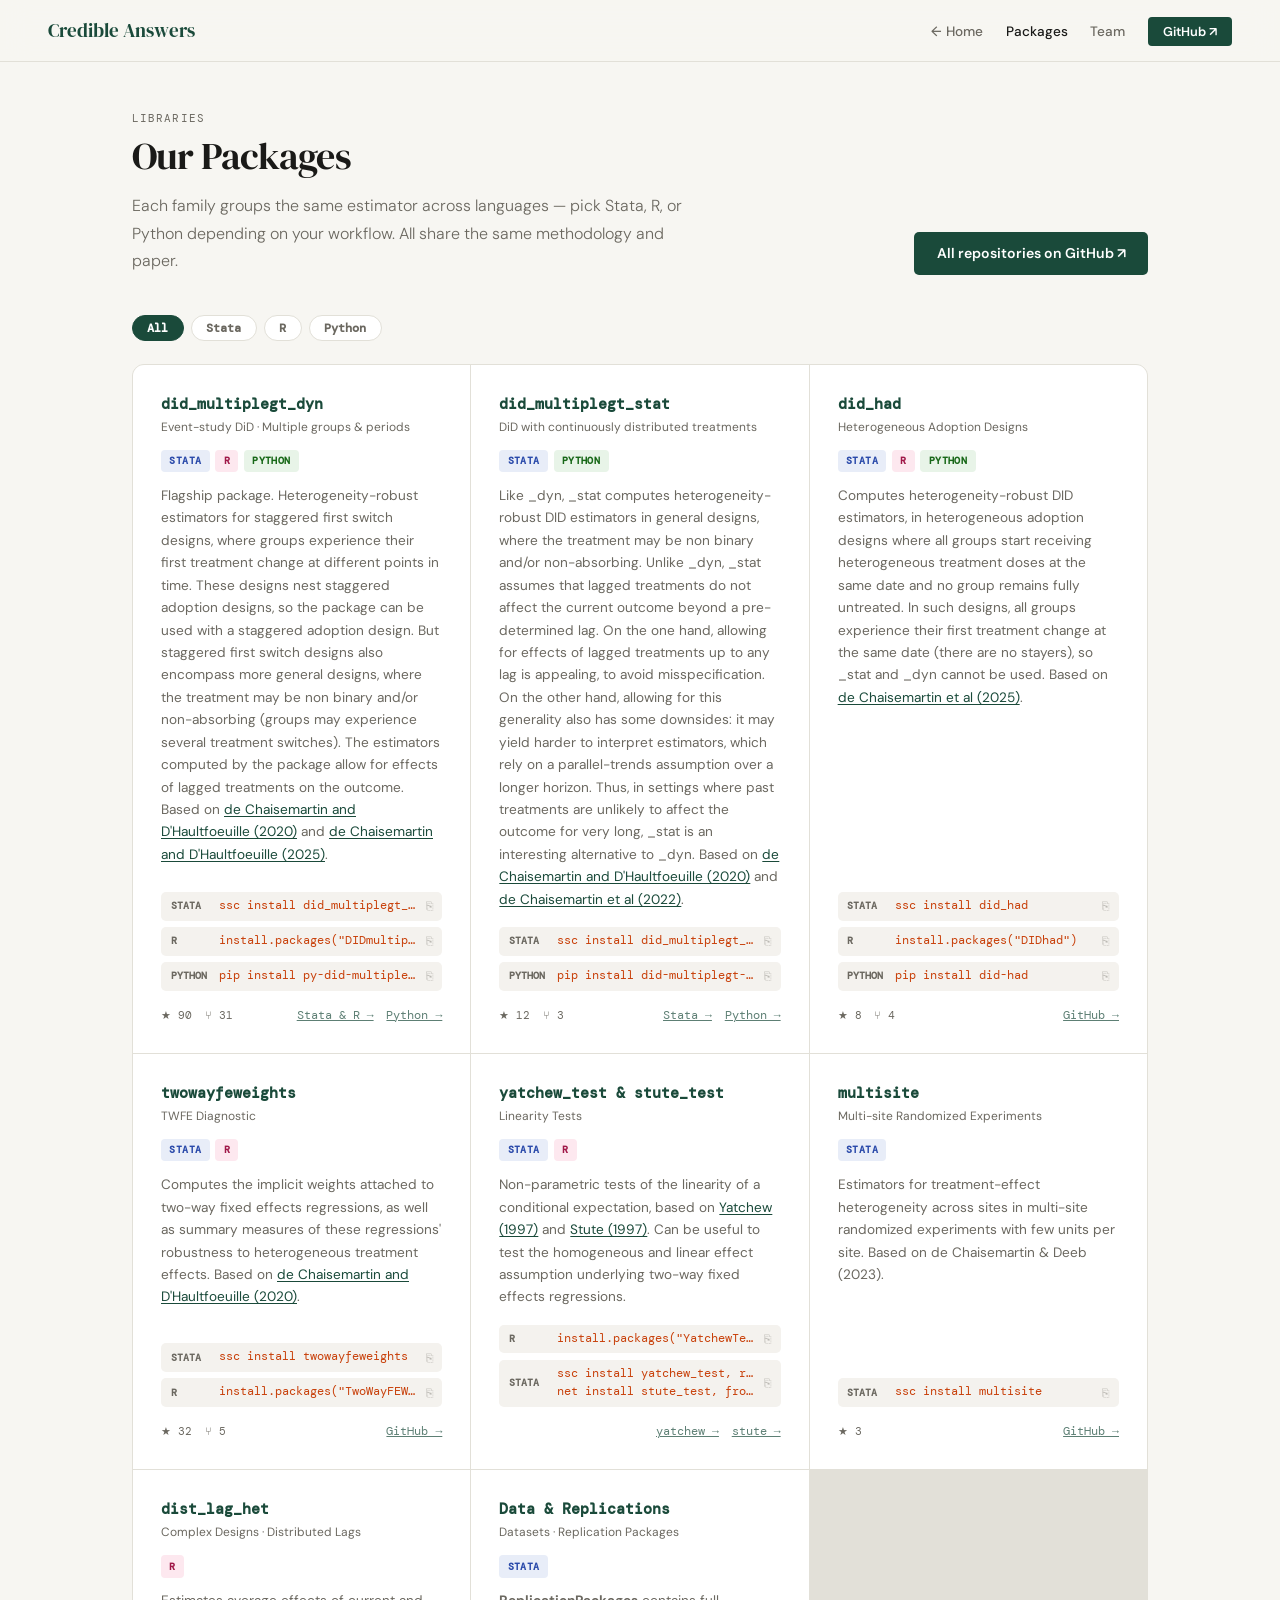
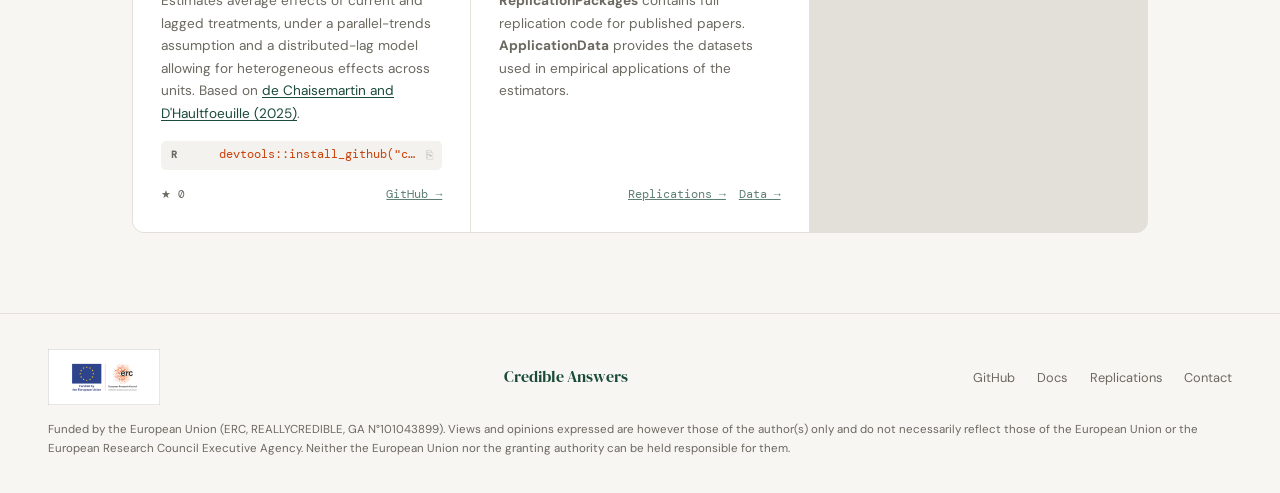
==== packages.html @ cda676ae "Add files via upload" ====
<!DOCTYPE html>
<html lang="en">
<head>
<meta charset="UTF-8"/>
<meta name="viewport" content="width=device-width, initial-scale=1.0"/>
<title>Packages — Credible Answers</title>
<link rel="preconnect" href="https://fonts.googleapis.com"/>
<link href="https://fonts.googleapis.com/css2?family=DM+Serif+Display:ital@0;1&family=DM+Mono:wght@400;500&family=DM+Sans:opsz,wght@9..40,300;9..40,400;9..40,500;9..40,600&display=swap" rel="stylesheet"/>
<link rel="stylesheet" href="style.css"/>
</head>
<body>

<nav>
  <a class="nav-logo" href="index.html">Credible Answers</a>
  <ul class="nav-links">
    <li><a href="index.html">← Home</a></li>
    <li><a href="packages.html" class="current">Packages</a></li>
    <li><a href="team.html">Team</a></li>
    <li><a class="btn-nav" href="https://github.com/Credible-Answers" target="_blank">GitHub ↗</a></li>
  </ul>
</nav>

<main>
<section id="packages">
  <p class="sec-label">Libraries</p>
  <div class="sec-head">
    <div>
      <h1 class="sec-title">Our Packages</h1>
      <p class="sec-sub">Each family groups the same estimator across languages — pick Stata, R, or Python depending on your workflow. All share the same methodology and paper.</p>
    </div>
    <a class="btn-primary" href="https://github.com/Credible-Answers" target="_blank">All repositories on GitHub ↗</a>
  </div>

  <div class="pkg-filter" role="group" aria-label="Filter packages by language">
    <button type="button" data-filter="all" class="active">All</button>
    <button type="button" data-filter="stata">Stata</button>
    <button type="button" data-filter="r">R</button>
    <button type="button" data-filter="py">Python</button>
  </div>

  <div class="pkg-grid">

    <!-- 1. did_multiplegt_dyn -->
    <div class="pkg-card">
      <div>
        <div class="pkg-name">did_multiplegt_dyn</div>
        <div class="pkg-tag">Event-study DiD · Multiple groups &amp; periods</div>
      </div>
      <div class="lang-row"><span class="lang-pill stata">Stata</span><span class="lang-pill r">R</span><span class="lang-pill py">Python</span></div>
      <p class="pkg-desc">Flagship package. Heterogeneity-robust estimators for staggered first switch designs, where groups experience their first treatment change at different points in time. These designs nest staggered adoption designs, so the package can be used with a staggered adoption design. But staggered first switch designs also encompass more general designs, where the treatment may be non binary and/or non-absorbing (groups may experience several treatment switches). The estimators computed by the package allow for effects of lagged treatments on the outcome. Based on <a href="https://www.aeaweb.org/articles?id=10.1257/aer.20181169" target="_blank">de Chaisemartin and D'Haultfoeuille (2020)</a> and <a href="https://direct.mit.edu/rest/article-abstract/doi/10.1162/rest_a_01414/119488/Difference-in-Differences-Estimators-of?redirectedFrom=fulltext" target="_blank">de Chaisemartin and D'Haultfoeuille (2025)</a>.</p>
      <div class="install-snippets">
        <div class="snippet"><span class="snippet-lang">Stata</span><span class="snippet-cmds"><span class="snippet-cmd">ssc install did_multiplegt_dyn</span></span><button class="snippet-copy" aria-label="Copy">⎘</button></div>
        <div class="snippet"><span class="snippet-lang">R</span><span class="snippet-cmds"><span class="snippet-cmd">install.packages("DIDmultiplegtDYN")</span></span><button class="snippet-copy" aria-label="Copy">⎘</button></div>
        <div class="snippet"><span class="snippet-lang">Python</span><span class="snippet-cmds"><span class="snippet-cmd">pip install py-did-multiplegt-dyn</span></span><button class="snippet-copy" aria-label="Copy">⎘</button></div>
      </div>
      <div class="pkg-footer" data-github-repo="Credible-Answers/did_multiplegt_dyn">
        <span data-github-metric="stars">★ 90</span><span data-github-metric="forks">⑂ 31</span>
        <span class="pkg-links">
          <a class="pkg-gh-link" href="https://github.com/Credible-Answers/did_multiplegt_dyn" target="_blank">Stata &amp; R →</a>
          <a class="pkg-gh-link" href="https://github.com/Credible-Answers/py_did_multiplegt_dyn" target="_blank">Python →</a>
        </span>
      </div>
    </div>

    <!-- 2. did_multiplegt_stat -->
    <div class="pkg-card">
      <div>
        <div class="pkg-name">did_multiplegt_stat</div>
        <div class="pkg-tag">DiD with continuously distributed treatments</div>
      </div>
      <div class="lang-row"><span class="lang-pill stata">Stata</span><span class="lang-pill py">Python</span></div>
      <p class="pkg-desc">Like _dyn, _stat computes heterogeneity-robust DID estimators in general designs, where the treatment may be non binary and/or non-absorbing. Unlike _dyn, _stat assumes that lagged treatments do not affect the current outcome beyond a pre-determined lag. On the one hand, allowing for effects of lagged treatments up to any lag is appealing, to avoid misspecification. On the other hand, allowing for this generality also has some downsides: it may yield harder to interpret estimators, which rely on a parallel-trends assumption over a longer horizon. Thus, in settings where past treatments are unlikely to affect the outcome for very long, _stat is an interesting alternative to _dyn. Based on <a href="https://www.aeaweb.org/articles?id=10.1257/aer.20181169" target="_blank">de Chaisemartin and D'Haultfoeuille (2020)</a> and <a href="https://papers.ssrn.com/sol3/papers.cfm?abstract_id=4011782" target="_blank">de Chaisemartin et al (2022)</a>.</p>
      <div class="install-snippets">
        <div class="snippet"><span class="snippet-lang">Stata</span><span class="snippet-cmds"><span class="snippet-cmd">ssc install did_multiplegt_stat</span></span><button class="snippet-copy" aria-label="Copy">⎘</button></div>
        <div class="snippet"><span class="snippet-lang">Python</span><span class="snippet-cmds"><span class="snippet-cmd">pip install did-multiplegt-stat</span></span><button class="snippet-copy" aria-label="Copy">⎘</button></div>
      </div>
      <div class="pkg-footer" data-github-repo="Credible-Answers/did_multiplegt_stat">
        <span data-github-metric="stars">★ 12</span><span data-github-metric="forks">⑂ 3</span>
        <span class="pkg-links">
          <a class="pkg-gh-link" href="https://github.com/Credible-Answers/did_multiplegt_stat" target="_blank">Stata →</a>
          <a class="pkg-gh-link" href="https://pypi.org/project/did-multiplegt-stat/" target="_blank">Python →</a>
        </span>
      </div>
    </div>

    <!-- 3. did_had -->
    <div class="pkg-card">
      <div>
        <div class="pkg-name">did_had</div>
        <div class="pkg-tag">Heterogeneous Adoption Designs</div>
      </div>
      <div class="lang-row"><span class="lang-pill stata">Stata</span><span class="lang-pill r">R</span><span class="lang-pill py">Python</span></div>
      <p class="pkg-desc">Computes heterogeneity-robust DID estimators, in heterogeneous adoption designs where all groups start receiving heterogeneous treatment doses at the same date and no group remains fully untreated. In such designs, all groups experience their first treatment change at the same date (there are no stayers), so _stat and _dyn cannot be used. Based on <a href="https://papers.ssrn.com/sol3/papers.cfm?abstract_id=4284811" target="_blank">de Chaisemartin et al (2025)</a>.</p>
      <div class="install-snippets">
        <div class="snippet"><span class="snippet-lang">Stata</span><span class="snippet-cmds"><span class="snippet-cmd">ssc install did_had</span></span><button class="snippet-copy" aria-label="Copy">⎘</button></div>
        <div class="snippet"><span class="snippet-lang">R</span><span class="snippet-cmds"><span class="snippet-cmd">install.packages("DIDhad")</span></span><button class="snippet-copy" aria-label="Copy">⎘</button></div>
        <div class="snippet"><span class="snippet-lang">Python</span><span class="snippet-cmds"><span class="snippet-cmd">pip install did-had</span></span><button class="snippet-copy" aria-label="Copy">⎘</button></div>
      </div>
      <div class="pkg-footer" data-github-repo="Credible-Answers/did_had">
        <span data-github-metric="stars">★ 8</span><span data-github-metric="forks">⑂ 4</span>
        <span class="pkg-links"><a class="pkg-gh-link" href="https://github.com/Credible-Answers/did_had" target="_blank">GitHub →</a></span>
      </div>
    </div>

    <!-- 4. twowayfeweights -->
    <div class="pkg-card">
      <div>
        <div class="pkg-name">twowayfeweights</div>
        <div class="pkg-tag">TWFE Diagnostic</div>
      </div>
      <div class="lang-row"><span class="lang-pill stata">Stata</span><span class="lang-pill r">R</span></div>
      <p class="pkg-desc">Computes the implicit weights attached to two-way fixed effects regressions, as well as summary measures of these regressions' robustness to heterogeneous treatment effects. Based on <a href="https://www.aeaweb.org/articles?id=10.1257/aer.20181169" target="_blank">de Chaisemartin and D'Haultfoeuille (2020)</a>.</p>
      <div class="install-snippets">
        <div class="snippet"><span class="snippet-lang">Stata</span><span class="snippet-cmds"><span class="snippet-cmd">ssc install twowayfeweights</span></span><button class="snippet-copy" aria-label="Copy">⎘</button></div>
        <div class="snippet"><span class="snippet-lang">R</span><span class="snippet-cmds"><span class="snippet-cmd">install.packages("TwoWayFEWeights")</span></span><button class="snippet-copy" aria-label="Copy">⎘</button></div>
      </div>
      <div class="pkg-footer" data-github-repo="Credible-Answers/twowayfeweights">
        <span data-github-metric="stars">★ 32</span><span data-github-metric="forks">⑂ 5</span>
        <span class="pkg-links"><a class="pkg-gh-link" href="https://github.com/Credible-Answers/twowayfeweights" target="_blank">GitHub →</a></span>
      </div>
    </div>

    <!-- 5. Linearity tests -->
    <div class="pkg-card">
      <div>
        <div class="pkg-name">yatchew_test &amp; stute_test</div>
        <div class="pkg-tag">Linearity Tests</div>
      </div>
      <div class="lang-row"><span class="lang-pill stata">Stata</span><span class="lang-pill r">R</span></div>
      <p class="pkg-desc">Non-parametric tests of the linearity of a conditional expectation, based on <a href="https://www.sciencedirect.com/science/article/abs/pii/S0165176597002188" target="_blank">Yatchew (1997)</a> and <a href="https://www.jstor.org/stable/2242560" target="_blank">Stute (1997)</a>. Can be useful to test the homogeneous and linear effect assumption underlying two-way fixed effects regressions.</p>
      <div class="install-snippets">
        <div class="snippet"><span class="snippet-lang">R</span><span class="snippet-cmds"><span class="snippet-cmd">install.packages("YatchewTest")</span></span><button class="snippet-copy" aria-label="Copy">⎘</button></div>
        <div class="snippet"><span class="snippet-lang">Stata</span><span class="snippet-cmds"><span class="snippet-cmd">ssc install yatchew_test, replace</span><span class="snippet-cmd">net install stute_test, from("https://raw.githubusercontent.com/chaisemartinPackages/stute_test/main/Stata/dist/git") replace</span></span><button class="snippet-copy" aria-label="Copy">⎘</button></div>
      </div>
      <div class="pkg-footer">
        <span class="pkg-links">
          <a class="pkg-gh-link" href="https://github.com/Credible-Answers/yatchew_test" target="_blank">yatchew →</a>
          <a class="pkg-gh-link" href="https://github.com/Credible-Answers/stute_test" target="_blank">stute →</a>
        </span>
      </div>
    </div>

    <!-- 6. multisite -->
    <div class="pkg-card">
      <div>
        <div class="pkg-name">multisite</div>
        <div class="pkg-tag">Multi-site Randomized Experiments</div>
      </div>
      <div class="lang-row"><span class="lang-pill stata">Stata</span></div>
      <p class="pkg-desc">Estimators for treatment-effect heterogeneity across sites in multi-site randomized experiments with few units per site. Based on de Chaisemartin &amp; Deeb (2023).</p>
      <div class="install-snippets">
        <div class="snippet"><span class="snippet-lang">Stata</span><span class="snippet-cmds"><span class="snippet-cmd">ssc install multisite</span></span><button class="snippet-copy" aria-label="Copy">⎘</button></div>
      </div>
      <div class="pkg-footer" data-github-repo="Credible-Answers/multisite">
        <span data-github-metric="stars">★ 3</span>
        <span class="pkg-links"><a class="pkg-gh-link" href="https://github.com/Credible-Answers/multisite" target="_blank">GitHub →</a></span>
      </div>
    </div>

    <!-- 7. dist_lag_het -->
    <div class="pkg-card">
      <div>
        <div class="pkg-name">dist_lag_het</div>
        <div class="pkg-tag">Complex Designs · Distributed Lags</div>
      </div>
      <div class="lang-row"><span class="lang-pill r">R</span></div>
      <p class="pkg-desc">Estimates average effects of current and lagged treatments, under a parallel-trends assumption and a distributed-lag model allowing for heterogeneous effects across units. Based on <a href="https://arxiv.org/abs/2508.07808" target="_blank">de Chaisemartin and D'Haultfoeuille (2025)</a>.</p>
      <div class="install-snippets">
        <div class="snippet"><span class="snippet-lang">R</span><span class="snippet-cmds"><span class="snippet-cmd">devtools::install_github("chaisemartinpackages/dist_lag_het")</span></span><button class="snippet-copy" aria-label="Copy">⎘</button></div>
      </div>
      <div class="pkg-footer" data-github-repo="Credible-Answers/dist_lag_het">
        <span data-github-metric="stars">★ 0</span>
        <span class="pkg-links"><a class="pkg-gh-link" href="https://github.com/Credible-Answers/dist_lag_het" target="_blank">GitHub →</a></span>
      </div>
    </div>

    <!-- 8. Data & Replications -->
    <div class="pkg-card">
      <div>
        <div class="pkg-name">Data &amp; Replications</div>
        <div class="pkg-tag">Datasets · Replication Packages</div>
      </div>
      <div class="lang-row"><span class="lang-pill stata">Stata</span></div>
      <p class="pkg-desc"><strong>ReplicationPackages</strong> contains full replication code for published papers. <strong>ApplicationData</strong> provides the datasets used in empirical applications of the estimators.</p>
      <div class="pkg-footer">
        <span class="pkg-links">
          <a class="pkg-gh-link" href="https://github.com/Credible-Answers/ReplicationPackages" target="_blank">Replications →</a>
          <a class="pkg-gh-link" href="https://github.com/Credible-Answers/ApplicationData" target="_blank">Data →</a>
        </span>
      </div>
    </div>

  </div>
</section>
</main>

<footer>
  <img src="figures/HE logo.png" alt="Funded by the European Union"/>
  <span class="foot-brand">Credible Answers</span>
  <ul class="foot-links">
    <li><a href="https://github.com/Credible-Answers" target="_blank">GitHub</a></li>
    <li><a href="https://github.com/Credible-Answers/did_multiplegt_dyn" target="_blank">Docs</a></li>
    <li><a href="https://github.com/Credible-Answers/ReplicationPackages" target="_blank">Replications</a></li>
    <li><a href="/cdn-cgi/l/email-protection#b4d7dcd5ddc7d1d9d5c6c0ddda9ac4d5d7dfd5d3d1c7f4d3d9d5ddd89ad7dbd9">Contact</a></li>
  </ul>
  <span class="foot-legal">Funded by the European Union (ERC, REALLYCREDIBLE, GA N°101043899). Views and opinions expressed are however those of the author(s) only and do not necessarily reflect those of the European Union or the European Research Council Executive Agency. Neither the European Union nor the granting authority can be held responsible for them.</span>
</footer>

<script data-cfasync="false" src="/cdn-cgi/scripts/5c5dd728/cloudflare-static/email-decode.min.js"></script>
<script>
// GitHub stars/forks (falls back to the embedded values)
document.querySelectorAll('[data-github-repo]').forEach(async footer => {
  try {
    const r = await fetch(`https://api.github.com/repos/${footer.dataset.githubRepo}`, {headers:{Accept:'application/vnd.github+json'}});
    if (!r.ok) return;
    const d = await r.json();
    const s = footer.querySelector('[data-github-metric="stars"]');
    const f = footer.querySelector('[data-github-metric="forks"]');
    if (s) s.textContent = `★ ${d.stargazers_count.toLocaleString()}`;
    if (f) f.textContent = `⑂ ${d.forks_count.toLocaleString()}`;
  } catch (e) {}
});

// Language filter (also works with packages.html#stata / #r / #py)
const cards = document.querySelectorAll('.pkg-grid .pkg-card');
const btns = document.querySelectorAll('.pkg-filter button');
function filterPackages(lang) {
  cards.forEach(c => { c.style.display = (lang === 'all' || c.querySelector('.lang-pill.' + lang)) ? '' : 'none'; });
  btns.forEach(b => b.classList.toggle('active', b.dataset.filter === lang));
}
btns.forEach(b => b.addEventListener('click', () => filterPackages(b.dataset.filter)));
const h = location.hash.replace('#', '');
if (['stata', 'r', 'py'].includes(h)) filterPackages(h);

// Copy buttons: copy exactly what is displayed
document.querySelectorAll('.snippet-copy').forEach(btn => {
  btn.addEventListener('click', async () => {
    const text = [...btn.parentElement.querySelectorAll('.snippet-cmd')].map(s => s.textContent).join('\n');
    try {
      await navigator.clipboard.writeText(text);
      btn.textContent = '✓';
      setTimeout(() => { btn.textContent = '⎘'; }, 1200);
    } catch (e) {}
  });
});
</script>
</body>
</html>
---- style.css ----
:root{
  --bg:#f7f6f2;--surface:#fff;--border:#e2e0d8;
  --text:#1a1a18;--muted:#6b6860;
  --accent:#1a4a3a;--accent-light:#e8f0ec;--accent-border:#c3d9ce;
  --accent2:#c8400a;
  --serif:'DM Serif Display',serif;
  --mono:'DM Mono',monospace;
  --sans:'DM Sans',sans-serif;
}
*{box-sizing:border-box;margin:0;padding:0}
html{scroll-behavior:smooth}
body{font-family:var(--sans);background:var(--bg);color:var(--text);font-size:16px;line-height:1.6;-webkit-font-smoothing:antialiased;min-height:100vh;display:flex;flex-direction:column}
main{flex:1}

/* NAV (satellite pages) */
nav{position:sticky;top:0;z-index:200;background:rgba(247,246,242,.93);backdrop-filter:blur(14px);border-bottom:1px solid var(--border);display:flex;align-items:center;justify-content:space-between;padding:0 3rem;height:62px;gap:1rem}
.nav-logo{font-family:var(--serif);font-size:1.2rem;color:var(--accent);text-decoration:none}
.nav-links{display:flex;gap:1.4rem;list-style:none;align-items:center;flex-wrap:wrap}
.nav-links a{text-decoration:none;color:var(--muted);font-size:.85rem;font-weight:500;transition:color .2s}
.nav-links a:hover,.nav-links a.current{color:var(--text)}
.btn-nav{background:var(--accent);color:#fff!important;padding:.38rem .95rem;border-radius:4px;font-size:.8rem!important;font-weight:600!important}
.btn-nav:hover{opacity:.85}

/* HERO */
.hero{max-width:860px;margin:0 auto;padding:6rem 2rem 3.5rem;text-align:center;animation:fadeUp .7s ease both}
.hero.small{padding:4rem 2rem 1rem}
.eyebrow{display:inline-block;font-family:var(--mono);font-size:.72rem;color:var(--accent);background:var(--accent-light);border:1px solid var(--accent-border);border-radius:100px;padding:.28rem .9rem;margin-bottom:1.4rem;letter-spacing:.05em;text-transform:uppercase}
.hero h1{font-family:var(--serif);font-size:clamp(2.4rem,5vw,3.8rem);line-height:1.08;letter-spacing:-.02em;margin-bottom:1.2rem;font-weight:400}
.hero h1 em{font-style:italic;color:var(--accent)}
.hero p{font-size:1.05rem;color:var(--muted);max-width:560px;margin:0 auto;font-weight:300;line-height:1.78}

/* SATELLITE CARDS (index) */
.portals{max-width:1080px;margin:0 auto;padding:1rem 2rem 6rem;display:grid;grid-template-columns:repeat(auto-fit,minmax(190px,1fr));gap:1rem}
.portal{background:var(--surface);border:1px solid var(--border);border-radius:12px;padding:1.4rem 1.3rem;text-decoration:none;color:inherit;display:flex;flex-direction:column;gap:.5rem;transition:border-color .2s,transform .2s;animation:fadeUp .7s ease both}
.portal:hover{border-color:var(--accent);transform:translateY(-3px)}
.portal-num{font-family:var(--mono);font-size:.68rem;color:var(--muted);letter-spacing:.08em}
.portal-title{font-family:var(--serif);font-size:1.3rem;line-height:1.2;color:var(--accent)}
.portal-desc{font-size:.8rem;color:var(--muted);line-height:1.55;flex:1}
.portal-go{font-family:var(--mono);font-size:.72rem;color:var(--accent);font-weight:500}
.portal.soon{opacity:.6;pointer-events:none}
.portal.soon .portal-go{color:var(--muted)}

/* SECTIONS */
section{max-width:1080px;margin:0 auto;padding:3rem 2rem 5rem}
.sec-label{font-family:var(--mono);font-size:.68rem;letter-spacing:.1em;text-transform:uppercase;color:var(--muted);margin-bottom:.4rem}
.sec-title{font-family:var(--serif);font-size:clamp(1.7rem,3vw,2.4rem);letter-spacing:-.02em;margin-bottom:.9rem;line-height:1.15;font-weight:400}
.sec-sub{color:var(--muted);max-width:580px;font-weight:300;line-height:1.72;margin-bottom:2.5rem}
.sec-head{display:flex;justify-content:space-between;align-items:flex-end;gap:1.5rem;flex-wrap:wrap;margin-bottom:2.5rem}
.sec-head .sec-sub{margin-bottom:0}
.btn-primary{background:var(--accent);color:#fff;padding:.65rem 1.4rem;border-radius:5px;text-decoration:none;font-weight:600;font-size:.88rem;transition:opacity .2s;white-space:nowrap}
.btn-primary:hover{opacity:.88}

/* PACKAGES */
.pkg-filter{display:flex;gap:.45rem;flex-wrap:wrap;margin-bottom:1.4rem}
.pkg-filter button{font-family:var(--mono);font-size:.72rem;font-weight:600;color:var(--muted);background:var(--surface);border:1px solid var(--border);border-radius:100px;padding:.3rem .9rem;cursor:pointer;transition:all .15s}
.pkg-filter button:hover{border-color:var(--accent);color:var(--accent)}
.pkg-filter button.active{background:var(--accent);border-color:var(--accent);color:#fff}
.pkg-grid{display:grid;grid-template-columns:repeat(auto-fill,minmax(320px,1fr));gap:1px;background:var(--border);border:1px solid var(--border);border-radius:12px;overflow:hidden}
.pkg-card{background:var(--surface);padding:1.75rem;display:flex;flex-direction:column;gap:.8rem;color:inherit;transition:background .2s}
.pkg-card:hover{background:#fafaf8}
.pkg-name{font-family:var(--mono);font-size:.92rem;font-weight:600;color:var(--accent);margin-bottom:.1rem}
.pkg-tag{font-size:.75rem;color:var(--muted);margin-top:.1rem}
.lang-row{display:flex;gap:.35rem;flex-wrap:wrap;align-items:center}
.lang-pill{font-family:var(--mono);font-size:.62rem;font-weight:700;letter-spacing:.04em;padding:.2rem .52rem;border-radius:4px;text-transform:uppercase}
.lang-pill.stata{background:#e8edf8;color:#2a4aaa}
.lang-pill.r{background:#fde8ef;color:#a01848}
.lang-pill.py{background:#e8f4e8;color:#186818}
.pkg-desc{font-size:.85rem;color:var(--muted);line-height:1.65;flex:1}
.pkg-desc a{color:var(--accent);text-decoration:underline;text-underline-offset:2px}
.install-snippets{display:flex;flex-direction:column;gap:.4rem;margin-top:.2rem}
.snippet{display:flex;align-items:center;gap:.5rem;background:#f4f2ee;border-radius:5px;padding:.32rem .6rem;overflow:hidden}
.snippet-lang{font-family:var(--mono);font-size:.62rem;color:var(--muted);font-weight:600;min-width:40px;text-transform:uppercase;flex-shrink:0}
.snippet-cmds{flex:1;min-width:0}
.snippet-cmd{display:block;font-family:var(--mono);font-size:.72rem;color:var(--accent2);white-space:nowrap;overflow:hidden;text-overflow:ellipsis}
.snippet:hover .snippet-cmd{overflow:visible;white-space:normal;word-break:break-all}
.snippet-copy{cursor:pointer;opacity:.4;font-size:.72rem;border:none;background:none;color:var(--muted);padding:0;transition:opacity .2s;flex-shrink:0}
.snippet-copy:hover{opacity:1}
.pkg-footer{display:flex;gap:.8rem;align-items:center;font-family:var(--mono);font-size:.7rem;color:var(--muted);margin-top:.2rem;flex-wrap:wrap}
.pkg-links{margin-left:auto;display:flex;gap:.8rem}
.pkg-gh-link{font-family:var(--mono);font-size:.72rem;color:var(--accent);opacity:.7;transition:opacity .2s}
.pkg-card:hover .pkg-gh-link{opacity:1}

/* TEAM */
.team-sub-label{font-size:.7rem;font-family:var(--mono);letter-spacing:.09em;text-transform:uppercase;color:var(--muted);margin-bottom:1rem}
.team-grid{display:grid;grid-template-columns:repeat(auto-fill,minmax(190px,1fr));gap:1.4rem;margin-bottom:3rem}
.team-row{display:flex;flex-wrap:wrap;gap:1.4rem;margin-bottom:2.5rem}
.team-row .team-card{flex:0 0 240px;max-width:240px}
.team-card{background:var(--surface);border:1px solid var(--border);border-radius:12px;overflow:hidden;transition:border-color .2s,transform .2s}
.team-card:hover{border-color:#aaa;transform:translateY(-3px)}
.team-card.alumni{opacity:.84}
.team-photo{width:100%;aspect-ratio:1/1;object-fit:cover;object-position:top center;display:block;background:#f0eeea}
.team-placeholder{width:100%;aspect-ratio:1/1;display:none;align-items:center;justify-content:center;background:var(--accent-light);font-family:var(--serif);font-size:2.5rem;color:var(--accent)}
.team-card.alumni .team-placeholder{background:#f0eeea;color:#aaa}
.team-body{padding:1rem 1.1rem 1.2rem}
.team-name{font-weight:600;font-size:.86rem;margin-bottom:.15rem;line-height:1.3}
.team-role{font-size:.72rem;color:var(--muted);font-style:italic;margin-bottom:.45rem}
.team-affil{font-size:.7rem;color:var(--muted);line-height:1.5;margin-bottom:.65rem}
.team-links{display:flex;gap:.38rem;flex-wrap:wrap}
.team-link{font-family:var(--mono);font-size:.63rem;color:var(--accent);text-decoration:none;border:1px solid var(--accent-border);padding:.18rem .48rem;border-radius:3px;transition:background .15s}
.team-link:hover{background:var(--accent-light)}

/* FOOTER */
footer{border-top:1px solid var(--border);padding:2.2rem 3rem;display:flex;justify-content:space-between;align-items:center;flex-wrap:wrap;gap:1rem}
footer img{height:56px;width:auto;flex-shrink:0}
.foot-brand{font-family:var(--serif);font-size:1rem;color:var(--accent)}
.foot-links{display:flex;gap:1.4rem;list-style:none}
.foot-links a{text-decoration:none;font-size:.8rem;color:var(--muted)}
.foot-links a:hover{color:var(--text)}
.foot-legal{font-size:.72rem;color:var(--muted);flex-basis:100%}

@keyframes fadeUp{from{opacity:0;transform:translateY(18px)}to{opacity:1;transform:translateY(0)}}

@media(max-width:720px){
  nav{padding:.7rem 1rem;height:auto;flex-wrap:wrap}
  .nav-links{gap:.8rem}
  .team-row .team-card{flex:1 1 100%;max-width:none}
  .team-grid{grid-template-columns:repeat(auto-fill,minmax(150px,1fr))}
  .pkg-grid{grid-template-columns:1fr}
  footer{padding:2rem 1rem}
  .hero{padding:4rem 1rem 2.5rem}
  .portals,section{padding-left:1rem;padding-right:1rem}
}
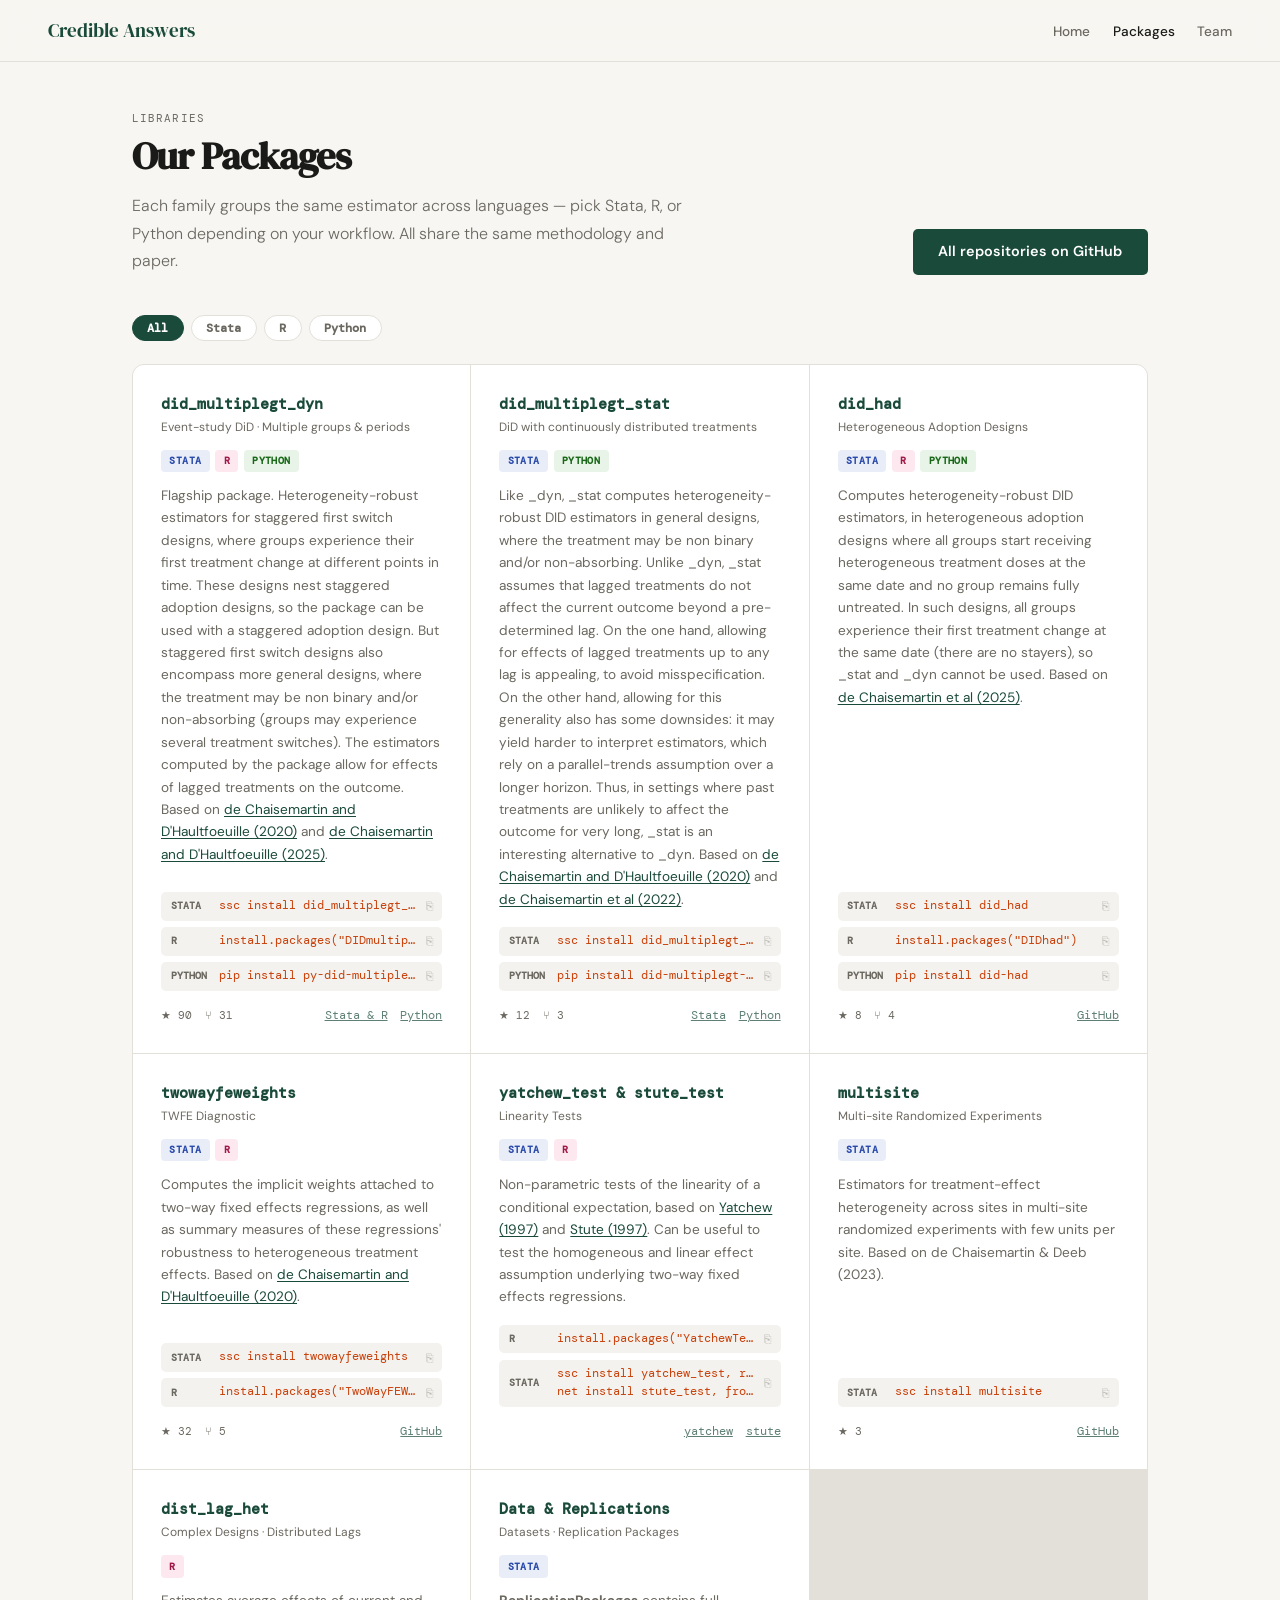
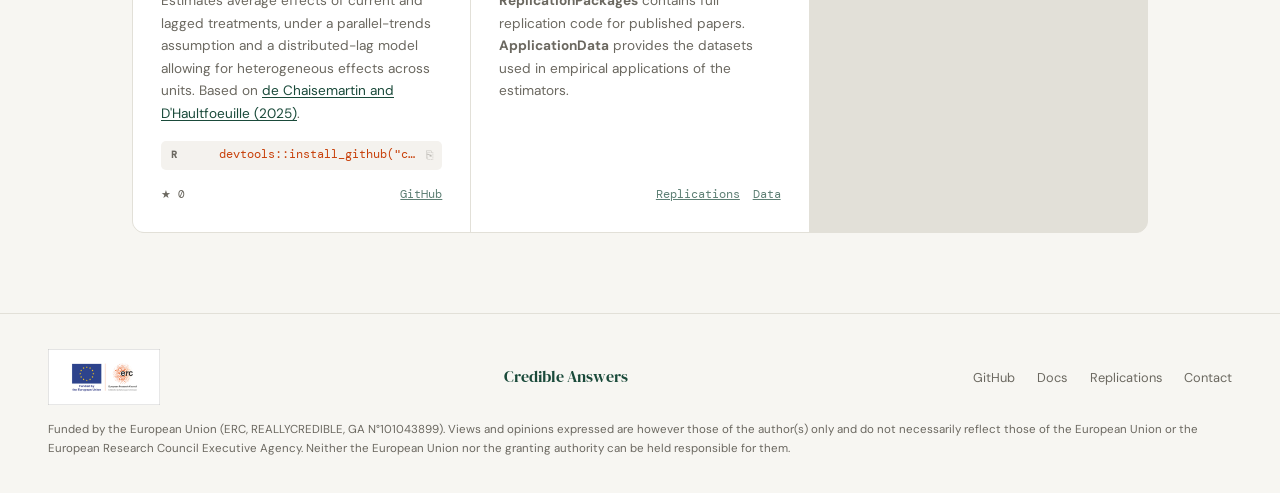
==== commit a2cd24a8: "henri and alberto added, landing and satelital pages" ====
--- a/packages.html
+++ b/packages.html
@@ -13,10 +13,9 @@
 <nav>
   <a class="nav-logo" href="index.html">Credible Answers</a>
   <ul class="nav-links">
-    <li><a href="index.html">← Home</a></li>
+    <li><a href="index.html">Home</a></li>
     <li><a href="packages.html" class="current">Packages</a></li>
     <li><a href="team.html">Team</a></li>
-    <li><a class="btn-nav" href="https://github.com/Credible-Answers" target="_blank">GitHub ↗</a></li>
   </ul>
 </nav>
 
@@ -28,7 +27,7 @@
       <h1 class="sec-title">Our Packages</h1>
       <p class="sec-sub">Each family groups the same estimator across languages — pick Stata, R, or Python depending on your workflow. All share the same methodology and paper.</p>
     </div>
-    <a class="btn-primary" href="https://github.com/Credible-Answers" target="_blank">All repositories on GitHub ↗</a>
+    <a class="btn-primary" href="https://github.com/Credible-Answers" target="_blank">All repositories on GitHub</a>
   </div>
 
   <div class="pkg-filter" role="group" aria-label="Filter packages by language">
@@ -56,8 +55,8 @@
       <div class="pkg-footer" data-github-repo="Credible-Answers/did_multiplegt_dyn">
         <span data-github-metric="stars">★ 90</span><span data-github-metric="forks">⑂ 31</span>
         <span class="pkg-links">
-          <a class="pkg-gh-link" href="https://github.com/Credible-Answers/did_multiplegt_dyn" target="_blank">Stata &amp; R →</a>
-          <a class="pkg-gh-link" href="https://github.com/Credible-Answers/py_did_multiplegt_dyn" target="_blank">Python →</a>
+          <a class="pkg-gh-link" href="https://github.com/Credible-Answers/did_multiplegt_dyn" target="_blank">Stata &amp; R</a>
+          <a class="pkg-gh-link" href="https://github.com/Credible-Answers/py_did_multiplegt_dyn" target="_blank">Python</a>
         </span>
       </div>
     </div>
@@ -77,8 +76,8 @@
       <div class="pkg-footer" data-github-repo="Credible-Answers/did_multiplegt_stat">
         <span data-github-metric="stars">★ 12</span><span data-github-metric="forks">⑂ 3</span>
         <span class="pkg-links">
-          <a class="pkg-gh-link" href="https://github.com/Credible-Answers/did_multiplegt_stat" target="_blank">Stata →</a>
-          <a class="pkg-gh-link" href="https://pypi.org/project/did-multiplegt-stat/" target="_blank">Python →</a>
+          <a class="pkg-gh-link" href="https://github.com/Credible-Answers/did_multiplegt_stat" target="_blank">Stata</a>
+          <a class="pkg-gh-link" href="https://pypi.org/project/did-multiplegt-stat/" target="_blank">Python</a>
         </span>
       </div>
     </div>
@@ -98,7 +97,7 @@
       </div>
       <div class="pkg-footer" data-github-repo="Credible-Answers/did_had">
         <span data-github-metric="stars">★ 8</span><span data-github-metric="forks">⑂ 4</span>
-        <span class="pkg-links"><a class="pkg-gh-link" href="https://github.com/Credible-Answers/did_had" target="_blank">GitHub →</a></span>
+        <span class="pkg-links"><a class="pkg-gh-link" href="https://github.com/Credible-Answers/did_had" target="_blank">GitHub</a></span>
       </div>
     </div>
 
@@ -116,7 +115,7 @@
       </div>
       <div class="pkg-footer" data-github-repo="Credible-Answers/twowayfeweights">
         <span data-github-metric="stars">★ 32</span><span data-github-metric="forks">⑂ 5</span>
-        <span class="pkg-links"><a class="pkg-gh-link" href="https://github.com/Credible-Answers/twowayfeweights" target="_blank">GitHub →</a></span>
+        <span class="pkg-links"><a class="pkg-gh-link" href="https://github.com/Credible-Answers/twowayfeweights" target="_blank">GitHub</a></span>
       </div>
     </div>
 
@@ -134,8 +133,8 @@
       </div>
       <div class="pkg-footer">
         <span class="pkg-links">
-          <a class="pkg-gh-link" href="https://github.com/Credible-Answers/yatchew_test" target="_blank">yatchew →</a>
-          <a class="pkg-gh-link" href="https://github.com/Credible-Answers/stute_test" target="_blank">stute →</a>
+          <a class="pkg-gh-link" href="https://github.com/Credible-Answers/yatchew_test" target="_blank">yatchew</a>
+          <a class="pkg-gh-link" href="https://github.com/Credible-Answers/stute_test" target="_blank">stute</a>
         </span>
       </div>
     </div>
@@ -153,7 +152,7 @@
       </div>
       <div class="pkg-footer" data-github-repo="Credible-Answers/multisite">
         <span data-github-metric="stars">★ 3</span>
-        <span class="pkg-links"><a class="pkg-gh-link" href="https://github.com/Credible-Answers/multisite" target="_blank">GitHub →</a></span>
+        <span class="pkg-links"><a class="pkg-gh-link" href="https://github.com/Credible-Answers/multisite" target="_blank">GitHub</a></span>
       </div>
     </div>
 
@@ -170,7 +169,7 @@
       </div>
       <div class="pkg-footer" data-github-repo="Credible-Answers/dist_lag_het">
         <span data-github-metric="stars">★ 0</span>
-        <span class="pkg-links"><a class="pkg-gh-link" href="https://github.com/Credible-Answers/dist_lag_het" target="_blank">GitHub →</a></span>
+        <span class="pkg-links"><a class="pkg-gh-link" href="https://github.com/Credible-Answers/dist_lag_het" target="_blank">GitHub</a></span>
       </div>
     </div>
 
@@ -184,8 +183,8 @@
       <p class="pkg-desc"><strong>ReplicationPackages</strong> contains full replication code for published papers. <strong>ApplicationData</strong> provides the datasets used in empirical applications of the estimators.</p>
       <div class="pkg-footer">
         <span class="pkg-links">
-          <a class="pkg-gh-link" href="https://github.com/Credible-Answers/ReplicationPackages" target="_blank">Replications →</a>
-          <a class="pkg-gh-link" href="https://github.com/Credible-Answers/ApplicationData" target="_blank">Data →</a>
+          <a class="pkg-gh-link" href="https://github.com/Credible-Answers/ReplicationPackages" target="_blank">Replications</a>
+          <a class="pkg-gh-link" href="https://github.com/Credible-Answers/ApplicationData" target="_blank">Data</a>
         </span>
       </div>
     </div>
@@ -245,4 +244,4 @@
 });
 </script>
 </body>
-</html>
+</html>
--- a/style.css
+++ b/style.css
@@ -25,7 +25,7 @@
 .hero{max-width:860px;margin:0 auto;padding:6rem 2rem 3.5rem;text-align:center;animation:fadeUp .7s ease both}
 .hero.small{padding:4rem 2rem 1rem}
 .eyebrow{display:inline-block;font-family:var(--mono);font-size:.72rem;color:var(--accent);background:var(--accent-light);border:1px solid var(--accent-border);border-radius:100px;padding:.28rem .9rem;margin-bottom:1.4rem;letter-spacing:.05em;text-transform:uppercase}
-.hero h1{font-family:var(--serif);font-size:clamp(2.4rem,5vw,3.8rem);line-height:1.08;letter-spacing:-.02em;margin-bottom:1.2rem;font-weight:400}
+.hero h1{font-family:var(--serif);font-size:clamp(2.4rem,5vw,3.8rem);line-height:1.08;letter-spacing:-.02em;margin-bottom:1.2rem}
 .hero h1 em{font-style:italic;color:var(--accent)}
 .hero p{font-size:1.05rem;color:var(--muted);max-width:560px;margin:0 auto;font-weight:300;line-height:1.78}
 
@@ -43,12 +43,12 @@
 /* SECTIONS */
 section{max-width:1080px;margin:0 auto;padding:3rem 2rem 5rem}
 .sec-label{font-family:var(--mono);font-size:.68rem;letter-spacing:.1em;text-transform:uppercase;color:var(--muted);margin-bottom:.4rem}
-.sec-title{font-family:var(--serif);font-size:clamp(1.7rem,3vw,2.4rem);letter-spacing:-.02em;margin-bottom:.9rem;line-height:1.15;font-weight:400}
+.sec-title{font-family:var(--serif);font-size:clamp(1.7rem,3vw,2.4rem);letter-spacing:-.02em;margin-bottom:.9rem;line-height:1.15}
 .sec-sub{color:var(--muted);max-width:580px;font-weight:300;line-height:1.72;margin-bottom:2.5rem}
 .sec-head{display:flex;justify-content:space-between;align-items:flex-end;gap:1.5rem;flex-wrap:wrap;margin-bottom:2.5rem}
 .sec-head .sec-sub{margin-bottom:0}
-.btn-primary{background:var(--accent);color:#fff;padding:.65rem 1.4rem;border-radius:5px;text-decoration:none;font-weight:600;font-size:.88rem;transition:opacity .2s;white-space:nowrap}
-.btn-primary:hover{opacity:.88}
+.btn-primary{background:var(--accent);color:#fff;padding:.72rem 1.6rem;border-radius:5px;text-decoration:none;font-weight:600;font-size:.9rem;transition:opacity .2s,transform .15s;white-space:nowrap}
+.btn-primary:hover{opacity:.88;transform:translateY(-1px)}
 
 /* PACKAGES */
 .pkg-filter{display:flex;gap:.45rem;flex-wrap:wrap;margin-bottom:1.4rem}
@@ -120,3 +120,15 @@
   .hero{padding:4rem 1rem 2.5rem}
   .portals,section{padding-left:1rem;padding-right:1rem}
 }
+
+/* LANDING: top bar + polished button row */
+.nav-home{justify-content:space-between}
+.hero.landing{padding:6.5rem 2rem 2rem}
+.hero.landing p{margin:0 auto 2.75rem}
+.actions{display:flex;justify-content:center;flex-wrap:wrap;gap:.75rem;max-width:1160px;margin:0 auto;padding:0 2rem 7rem;animation:fadeUp .7s .1s ease both}
+.act{display:flex;align-items:center;justify-content:center;gap:.5rem;min-height:54px;min-width:150px;padding:.8rem 1.4rem;border-radius:8px;border:1px solid var(--accent);background:var(--accent);color:#fff;text-decoration:none;font-weight:600;font-size:.9rem;line-height:1.25;text-align:center;white-space:nowrap;box-shadow:0 1px 2px rgba(26,26,24,.06);transition:background .2s,box-shadow .2s,transform .15s}
+.act:hover{background:#143a2e;box-shadow:0 8px 20px -10px rgba(26,74,58,.6);transform:translateY(-2px)}
+.act.soon{opacity:.55;box-shadow:none;pointer-events:none}
+.act .tag{font-family:var(--mono);font-size:.6rem;letter-spacing:.06em;text-transform:uppercase;background:rgba(255,255,255,.18);color:#fff;padding:.12rem .45rem;border-radius:100px}
+@media(max-width:1100px){.actions{display:grid;grid-template-columns:repeat(2,minmax(0,1fr));max-width:620px}.actions .act:first-child{grid-column:1/-1}}
+@media(max-width:480px){.actions{grid-template-columns:1fr;padding:0 1rem 5rem}}
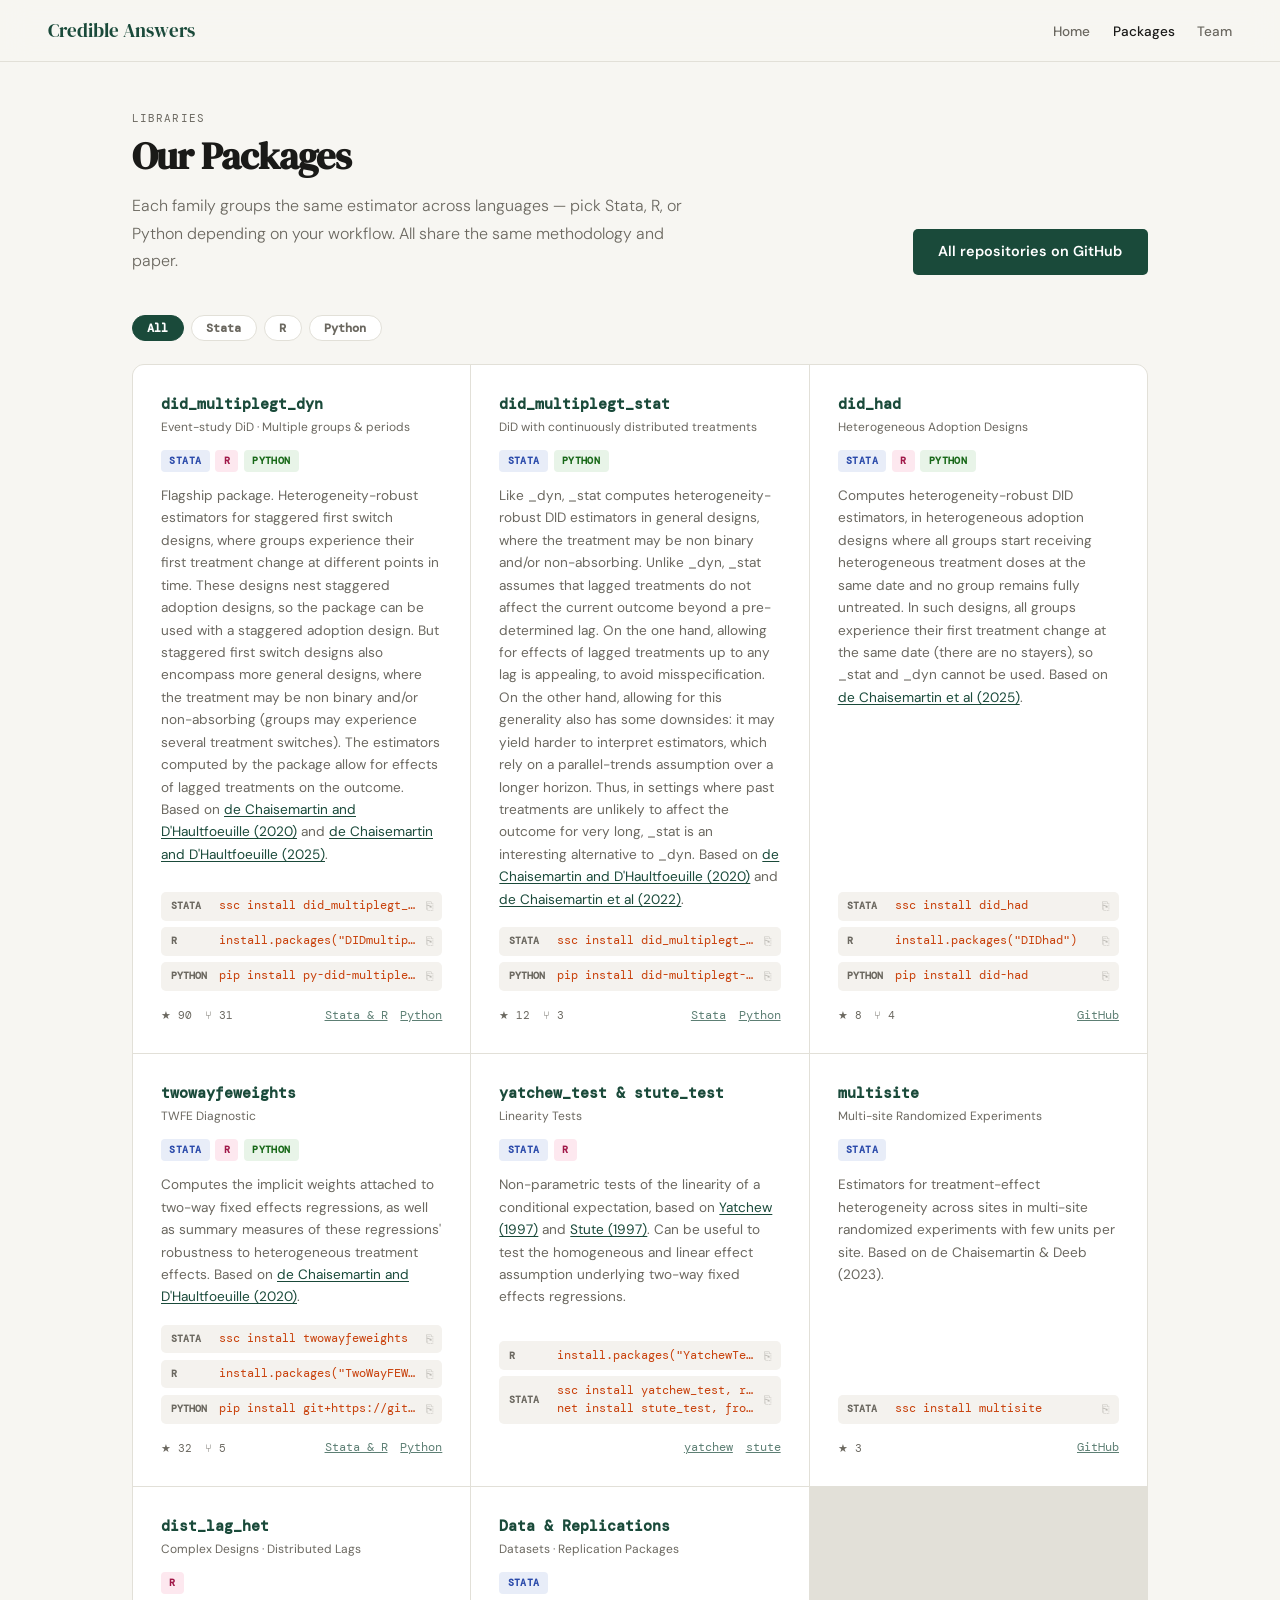
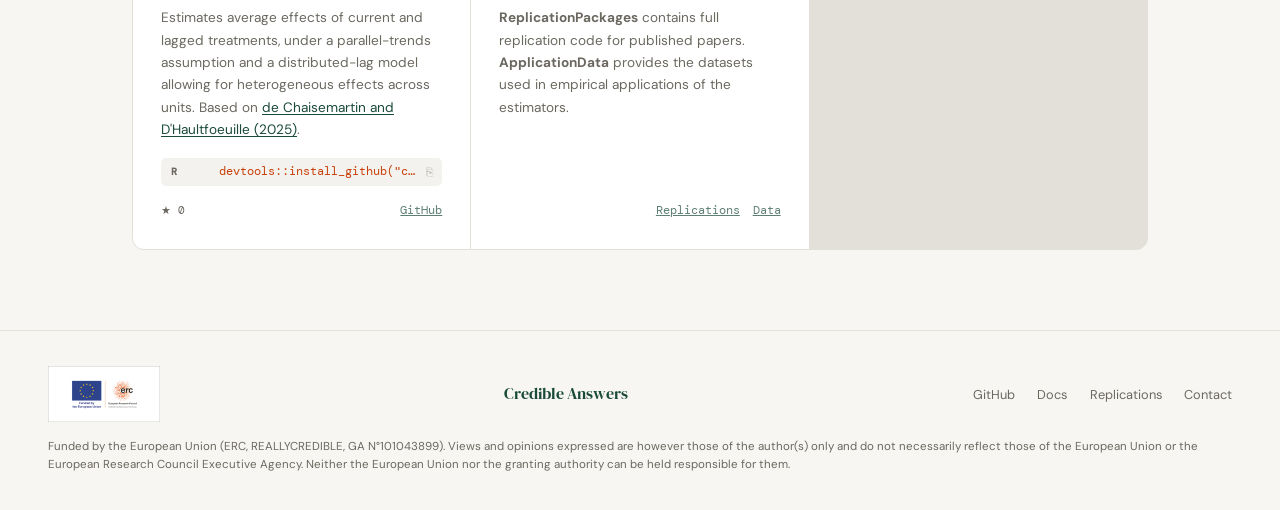
==== commit 80ce3676: "Add Python badge, install command and link for twowayfeweights" ====
--- a/packages.html
+++ b/packages.html
@@ -107,15 +107,19 @@
         <div class="pkg-name">twowayfeweights</div>
         <div class="pkg-tag">TWFE Diagnostic</div>
       </div>
-      <div class="lang-row"><span class="lang-pill stata">Stata</span><span class="lang-pill r">R</span></div>
+      <div class="lang-row"><span class="lang-pill stata">Stata</span><span class="lang-pill r">R</span><span class="lang-pill py">Python</span></div>
       <p class="pkg-desc">Computes the implicit weights attached to two-way fixed effects regressions, as well as summary measures of these regressions' robustness to heterogeneous treatment effects. Based on <a href="https://www.aeaweb.org/articles?id=10.1257/aer.20181169" target="_blank">de Chaisemartin and D'Haultfoeuille (2020)</a>.</p>
       <div class="install-snippets">
         <div class="snippet"><span class="snippet-lang">Stata</span><span class="snippet-cmds"><span class="snippet-cmd">ssc install twowayfeweights</span></span><button class="snippet-copy" aria-label="Copy">⎘</button></div>
         <div class="snippet"><span class="snippet-lang">R</span><span class="snippet-cmds"><span class="snippet-cmd">install.packages("TwoWayFEWeights")</span></span><button class="snippet-copy" aria-label="Copy">⎘</button></div>
+        <div class="snippet"><span class="snippet-lang">Python</span><span class="snippet-cmds"><span class="snippet-cmd">pip install git+https://github.com/Credible-Answers/py_twowayfeweights</span></span><button class="snippet-copy" aria-label="Copy">⎘</button></div>
       </div>
       <div class="pkg-footer" data-github-repo="Credible-Answers/twowayfeweights">
         <span data-github-metric="stars">★ 32</span><span data-github-metric="forks">⑂ 5</span>
-        <span class="pkg-links"><a class="pkg-gh-link" href="https://github.com/Credible-Answers/twowayfeweights" target="_blank">GitHub</a></span>
+        <span class="pkg-links">
+          <a class="pkg-gh-link" href="https://github.com/Credible-Answers/twowayfeweights" target="_blank">Stata &amp; R</a>
+          <a class="pkg-gh-link" href="https://github.com/Credible-Answers/py_twowayfeweights" target="_blank">Python</a>
+        </span>
       </div>
     </div>
 
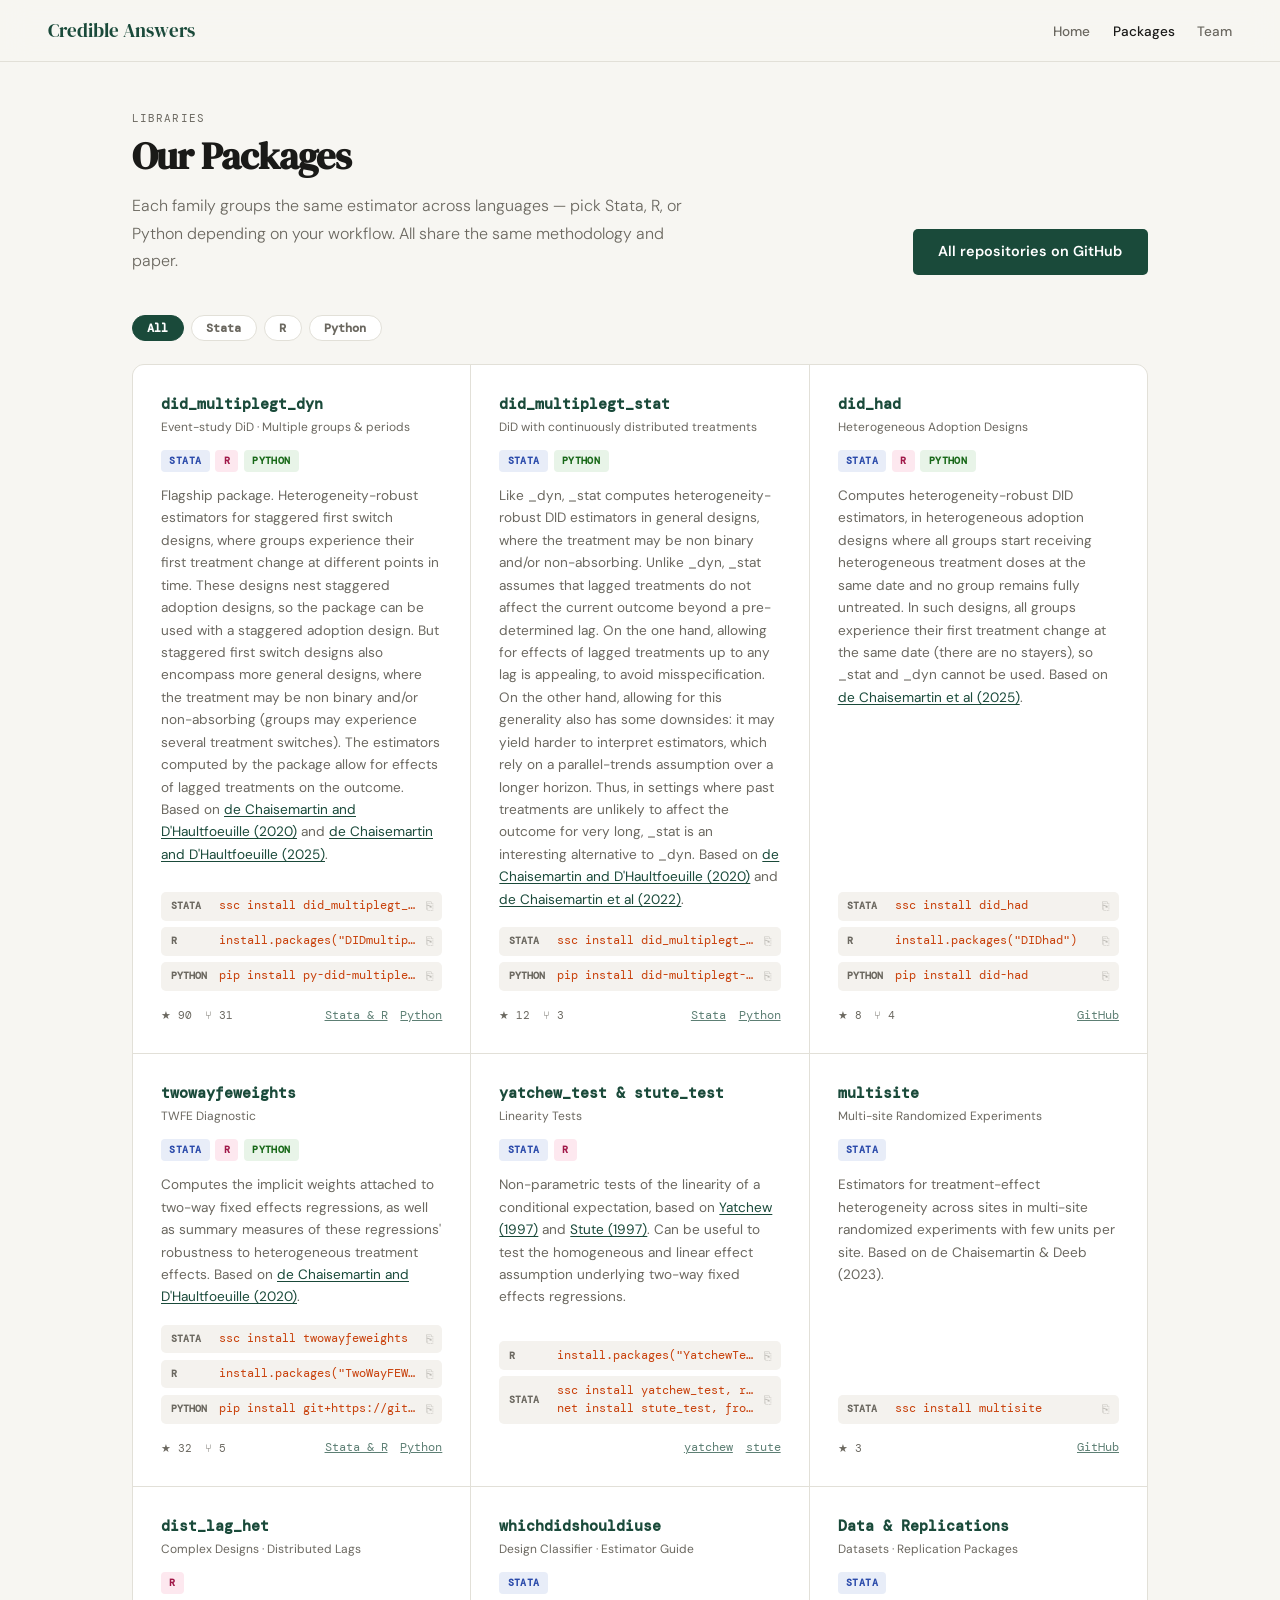
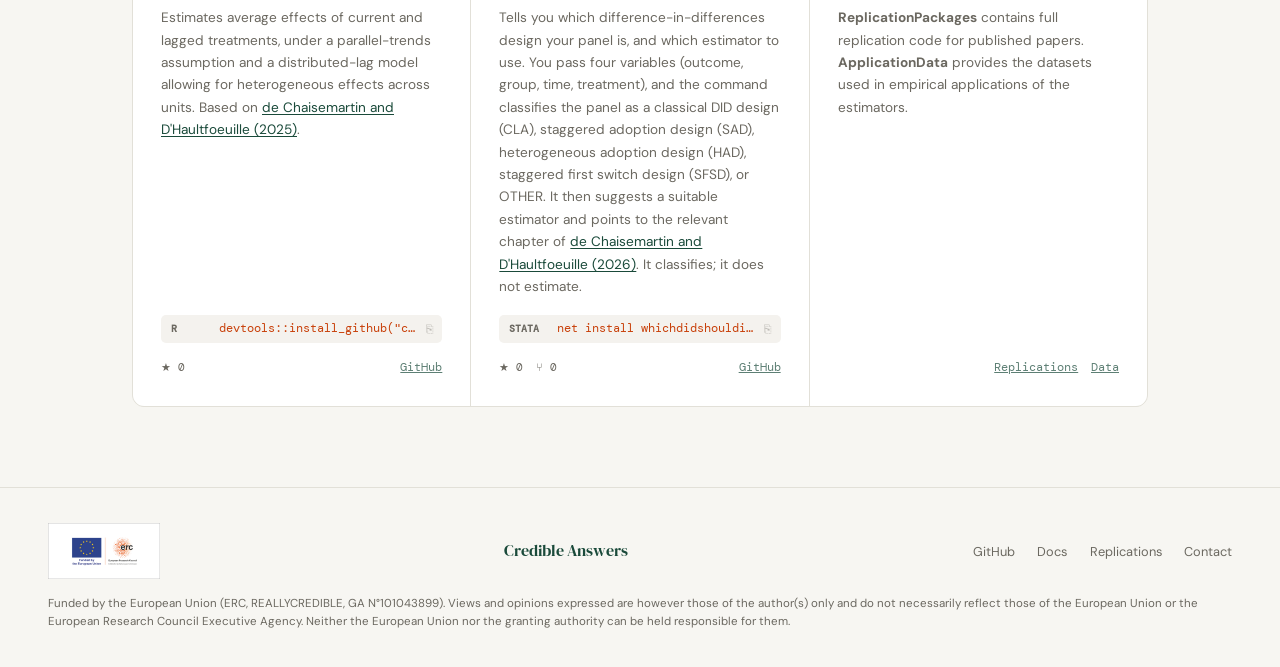
==== commit bbea6987: "Update packages.html" ====
--- a/packages.html
+++ b/packages.html
@@ -177,7 +177,24 @@
       </div>
     </div>
 
-    <!-- 8. Data & Replications -->
+     <!-- 8. whichdidshouldiuse -->
+    <div class="pkg-card">
+      <div>
+        <div class="pkg-name">whichdidshouldiuse</div>
+        <div class="pkg-tag">Design Classifier · Estimator Guide</div>
+      </div>
+      <div class="lang-row"><span class="lang-pill stata">Stata</span></div>
+      <p class="pkg-desc">Tells you which difference-in-differences design your panel is, and which estimator to use. You pass four variables (outcome, group, time, treatment), and the command classifies the panel as a classical DID design (CLA), staggered adoption design (SAD), heterogeneous adoption design (HAD), staggered first switch design (SFSD), or OTHER. It then suggests a suitable estimator and points to the relevant chapter of <a href="https://press.princeton.edu/" target="_blank">de Chaisemartin and D'Haultfoeuille (2026)</a>. It classifies; it does not estimate.</p>
+      <div class="install-snippets">
+        <div class="snippet"><span class="snippet-lang">Stata</span><span class="snippet-cmds"><span class="snippet-cmd">net install whichdidshouldiuse, replace from("https://raw.githubusercontent.com/Credible-Answers/whichDIDshouldIuse/main/Stata")</span></span><button class="snippet-copy" aria-label="Copy">⎘</button></div>
+      </div>
+      <div class="pkg-footer" data-github-repo="Credible-Answers/whichDIDshouldIuse">
+        <span data-github-metric="stars">★ 0</span><span data-github-metric="forks">⑂ 0</span>
+        <span class="pkg-links"><a class="pkg-gh-link" href="https://github.com/Credible-Answers/whichDIDshouldIuse" target="_blank">GitHub</a></span>
+      </div>
+    </div>
+
+    <!-- 9. Data & Replications -->
     <div class="pkg-card">
       <div>
         <div class="pkg-name">Data &amp; Replications</div>
@@ -248,4 +265,4 @@
 });
 </script>
 </body>
-</html>+</html>
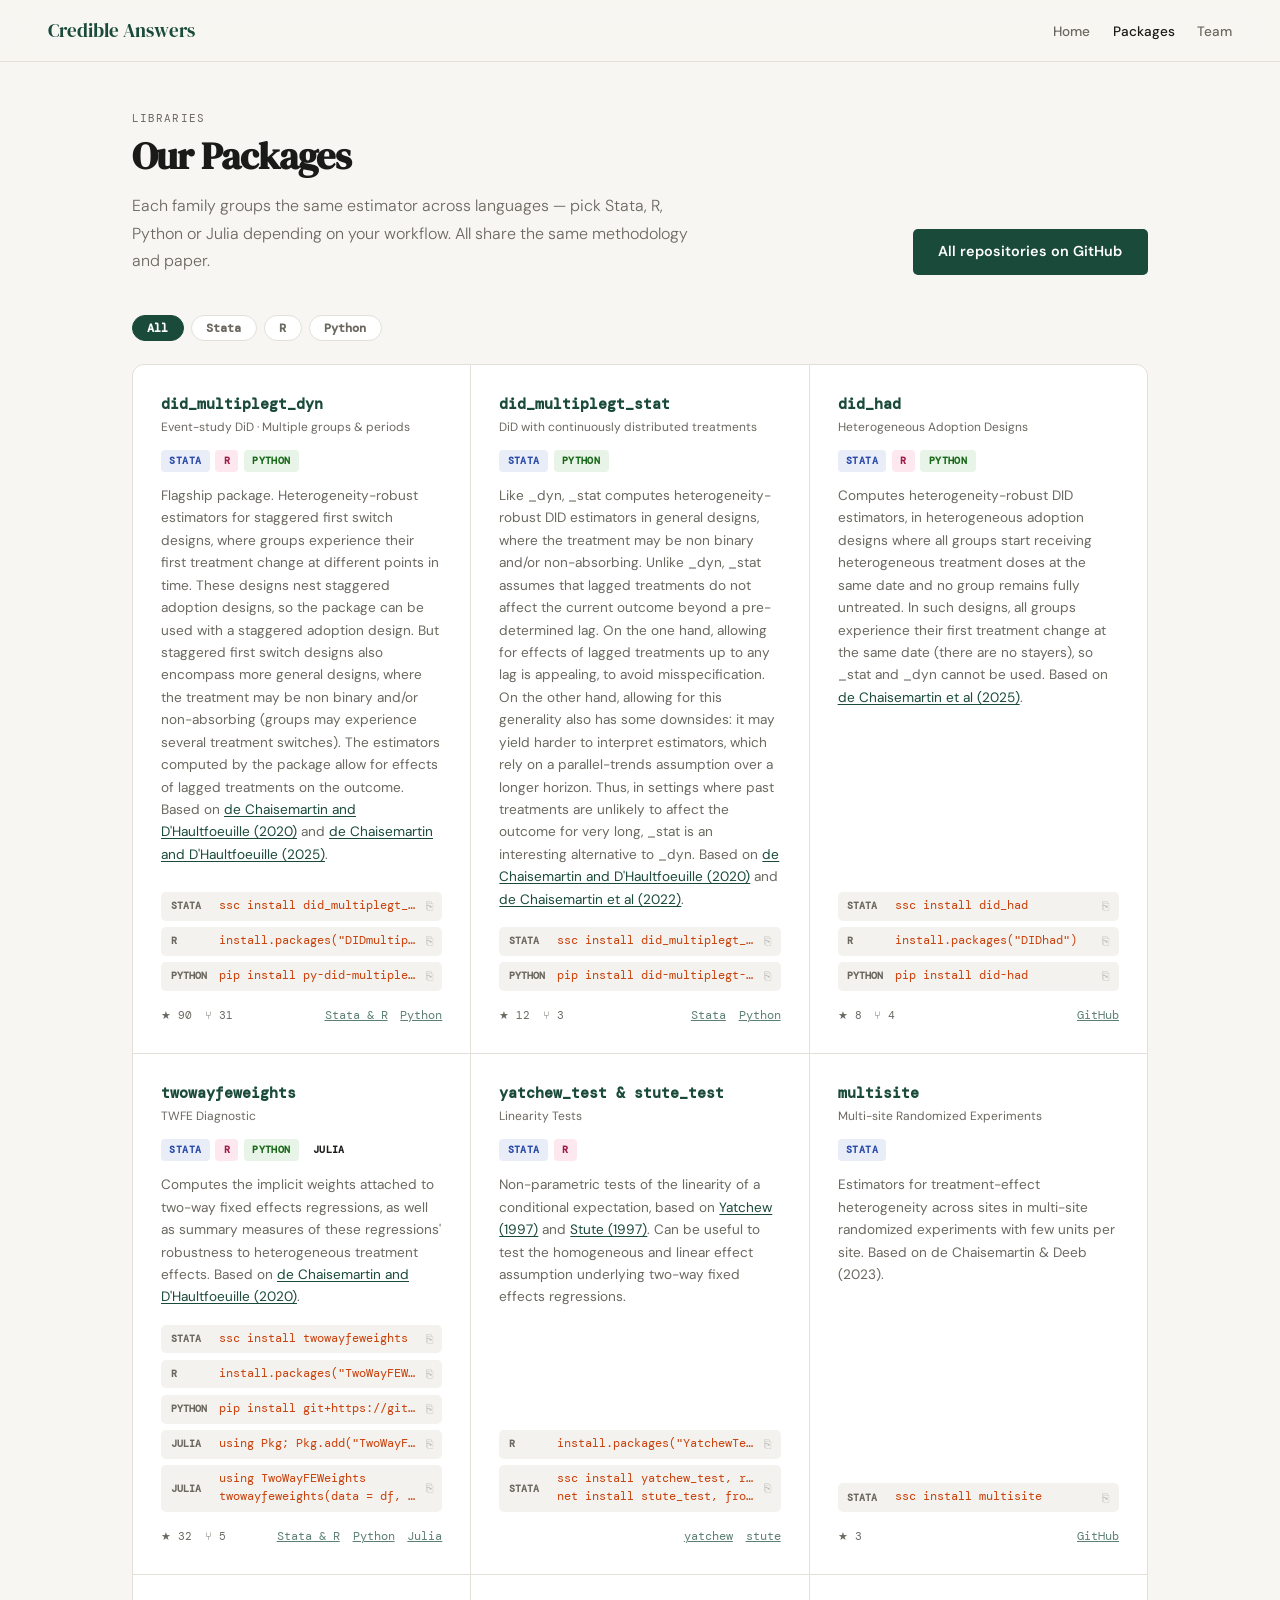
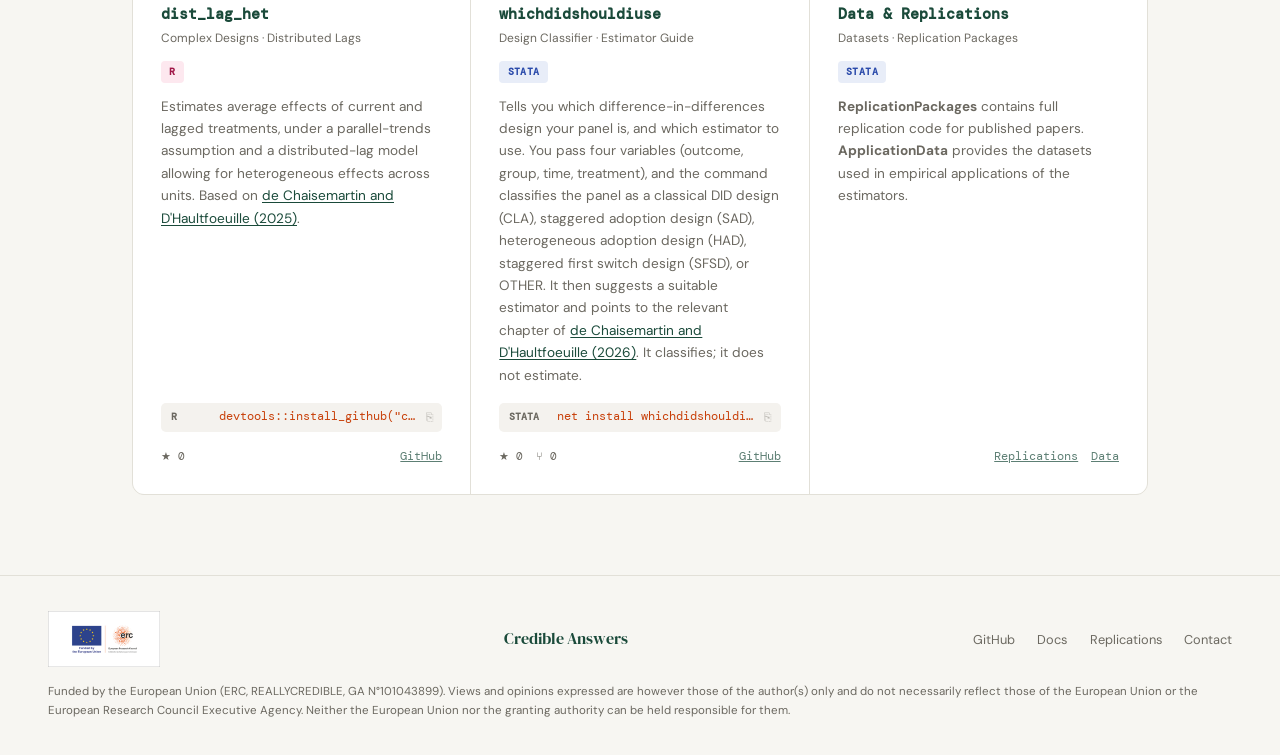
==== commit e9af2b6c: "Update packages.html" ====
--- a/packages.html
+++ b/packages.html
@@ -25,7 +25,7 @@
   <div class="sec-head">
     <div>
       <h1 class="sec-title">Our Packages</h1>
-      <p class="sec-sub">Each family groups the same estimator across languages — pick Stata, R, or Python depending on your workflow. All share the same methodology and paper.</p>
+      <p class="sec-sub">Each family groups the same estimator across languages — pick Stata, R, Python or Julia depending on your workflow. All share the same methodology and paper.</p>
     </div>
     <a class="btn-primary" href="https://github.com/Credible-Answers" target="_blank">All repositories on GitHub</a>
   </div>
@@ -107,18 +107,21 @@
         <div class="pkg-name">twowayfeweights</div>
         <div class="pkg-tag">TWFE Diagnostic</div>
       </div>
-      <div class="lang-row"><span class="lang-pill stata">Stata</span><span class="lang-pill r">R</span><span class="lang-pill py">Python</span></div>
+      <div class="lang-row"><span class="lang-pill stata">Stata</span><span class="lang-pill r">R</span><span class="lang-pill py">Python</span><span class="lang-pill julia">Julia</span></div>
       <p class="pkg-desc">Computes the implicit weights attached to two-way fixed effects regressions, as well as summary measures of these regressions' robustness to heterogeneous treatment effects. Based on <a href="https://www.aeaweb.org/articles?id=10.1257/aer.20181169" target="_blank">de Chaisemartin and D'Haultfoeuille (2020)</a>.</p>
-      <div class="install-snippets">
+     <div class="install-snippets">
         <div class="snippet"><span class="snippet-lang">Stata</span><span class="snippet-cmds"><span class="snippet-cmd">ssc install twowayfeweights</span></span><button class="snippet-copy" aria-label="Copy">⎘</button></div>
         <div class="snippet"><span class="snippet-lang">R</span><span class="snippet-cmds"><span class="snippet-cmd">install.packages("TwoWayFEWeights")</span></span><button class="snippet-copy" aria-label="Copy">⎘</button></div>
         <div class="snippet"><span class="snippet-lang">Python</span><span class="snippet-cmds"><span class="snippet-cmd">pip install git+https://github.com/Credible-Answers/py_twowayfeweights</span></span><button class="snippet-copy" aria-label="Copy">⎘</button></div>
+        <div class="snippet"><span class="snippet-lang">Julia</span><span class="snippet-cmds"><span class="snippet-cmd">using Pkg; Pkg.add("TwoWayFEWeights")</span></span><button class="snippet-copy" aria-label="Copy">⎘</button></div>
+        <div class="snippet"><span class="snippet-lang">Julia</span><span class="snippet-cmds"><span class="snippet-cmd">using TwoWayFEWeights</span><span class="snippet-cmd">twowayfeweights(data = df, Y = "outcome", G = "group", T = "time", D = "treatment", type = "feTR")</span></span><button class="snippet-copy" aria-label="Copy">⎘</button></div>
       </div>
       <div class="pkg-footer" data-github-repo="Credible-Answers/twowayfeweights">
         <span data-github-metric="stars">★ 32</span><span data-github-metric="forks">⑂ 5</span>
         <span class="pkg-links">
           <a class="pkg-gh-link" href="https://github.com/Credible-Answers/twowayfeweights" target="_blank">Stata &amp; R</a>
           <a class="pkg-gh-link" href="https://github.com/Credible-Answers/py_twowayfeweights" target="_blank">Python</a>
+          <a class="pkg-gh-link" href="https://github.com/Paulogcd/TwoWayFEWeights.jl" target="_blank">Julia</a>
         </span>
       </div>
     </div>
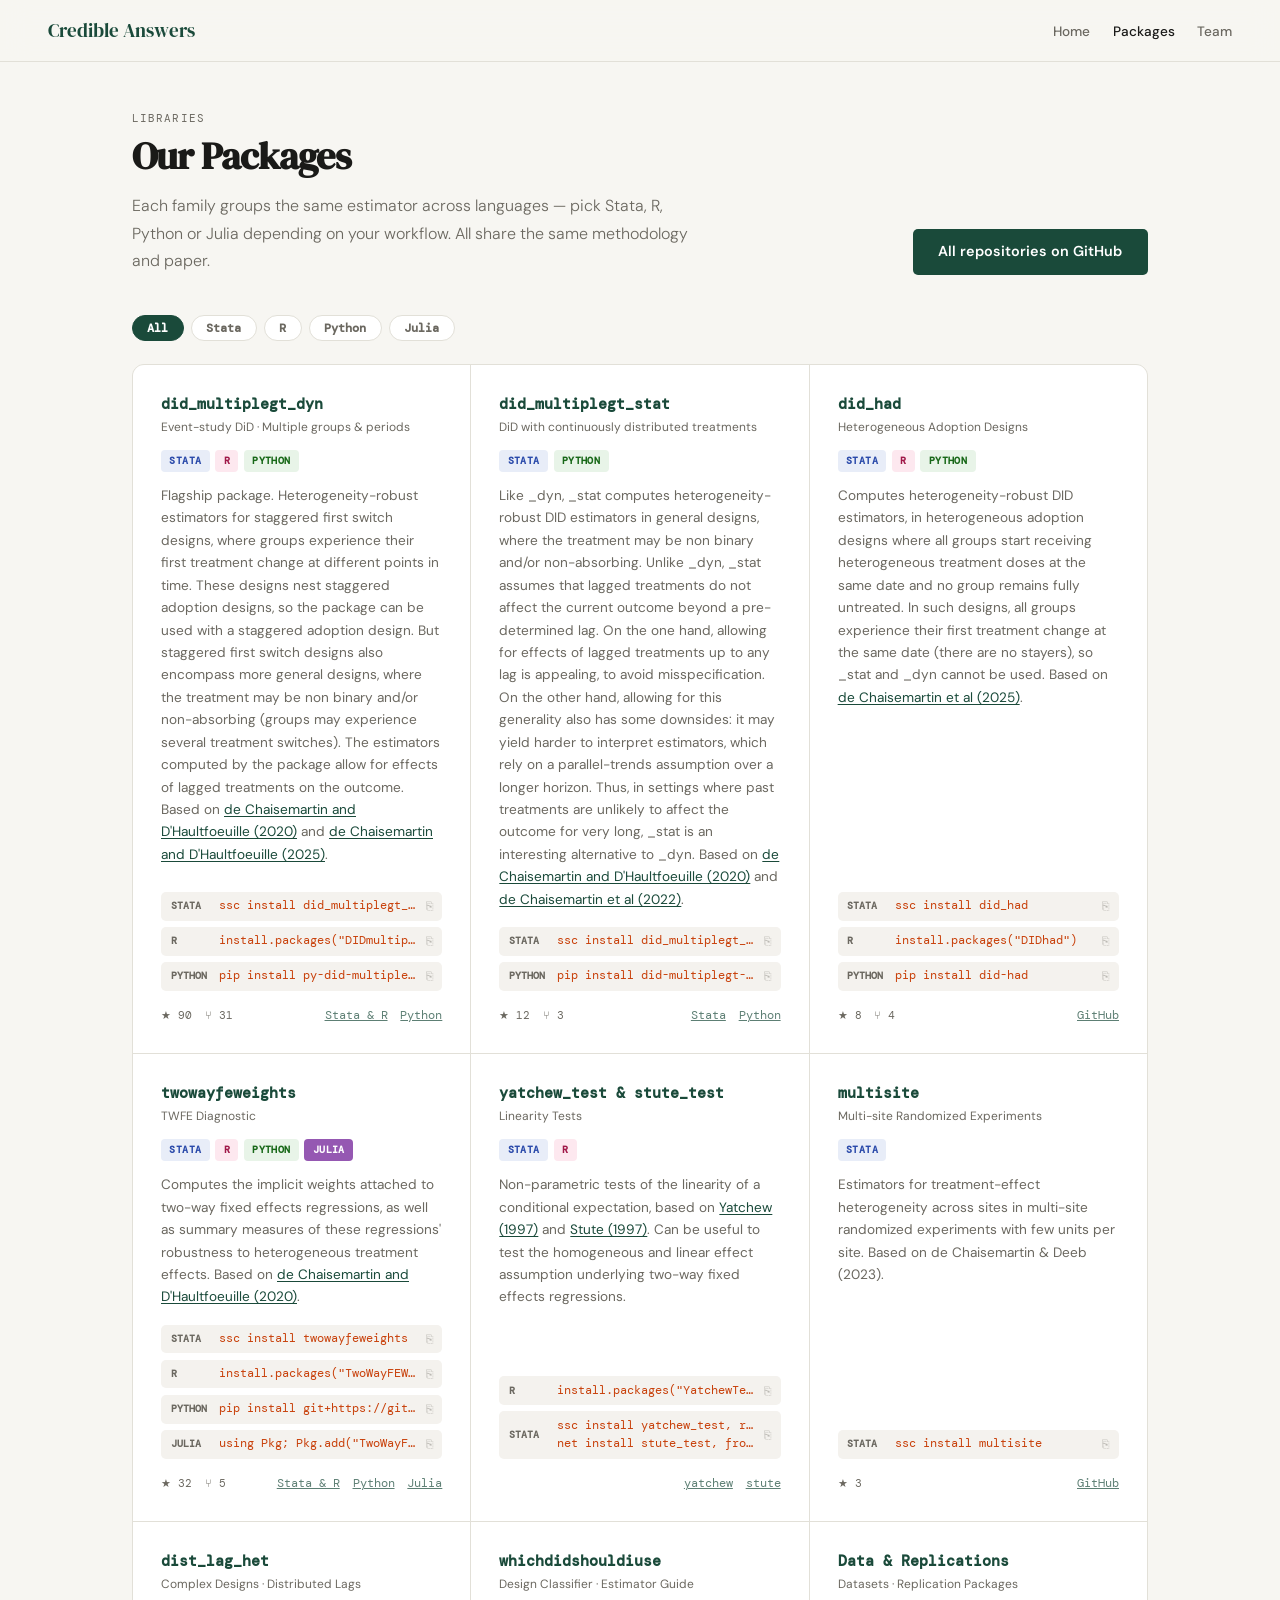
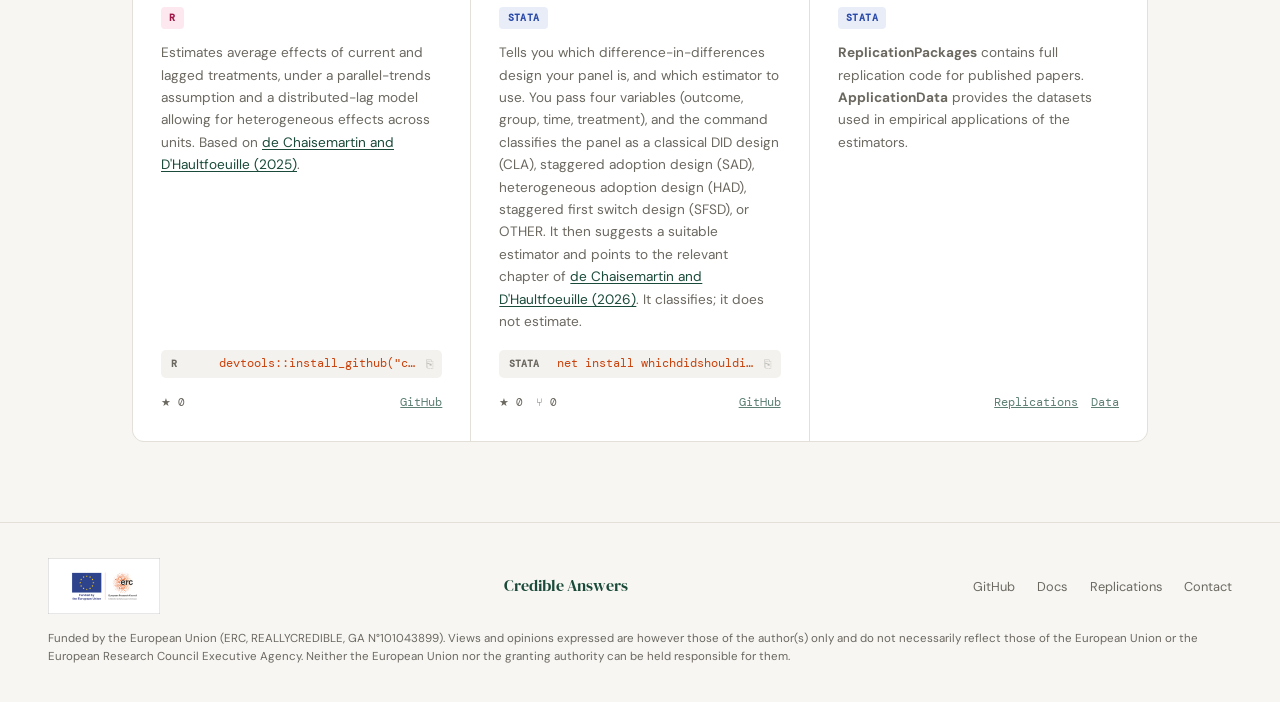
==== commit 3dd09f78: "Update packages.html" ====
--- a/packages.html
+++ b/packages.html
@@ -35,6 +35,7 @@
     <button type="button" data-filter="stata">Stata</button>
     <button type="button" data-filter="r">R</button>
     <button type="button" data-filter="py">Python</button>
+    <button type="button" data-filter="julia">Julia</button>
   </div>
 
   <div class="pkg-grid">
@@ -109,12 +110,11 @@
       </div>
       <div class="lang-row"><span class="lang-pill stata">Stata</span><span class="lang-pill r">R</span><span class="lang-pill py">Python</span><span class="lang-pill julia">Julia</span></div>
       <p class="pkg-desc">Computes the implicit weights attached to two-way fixed effects regressions, as well as summary measures of these regressions' robustness to heterogeneous treatment effects. Based on <a href="https://www.aeaweb.org/articles?id=10.1257/aer.20181169" target="_blank">de Chaisemartin and D'Haultfoeuille (2020)</a>.</p>
-     <div class="install-snippets">
+      <div class="install-snippets">
         <div class="snippet"><span class="snippet-lang">Stata</span><span class="snippet-cmds"><span class="snippet-cmd">ssc install twowayfeweights</span></span><button class="snippet-copy" aria-label="Copy">⎘</button></div>
         <div class="snippet"><span class="snippet-lang">R</span><span class="snippet-cmds"><span class="snippet-cmd">install.packages("TwoWayFEWeights")</span></span><button class="snippet-copy" aria-label="Copy">⎘</button></div>
         <div class="snippet"><span class="snippet-lang">Python</span><span class="snippet-cmds"><span class="snippet-cmd">pip install git+https://github.com/Credible-Answers/py_twowayfeweights</span></span><button class="snippet-copy" aria-label="Copy">⎘</button></div>
         <div class="snippet"><span class="snippet-lang">Julia</span><span class="snippet-cmds"><span class="snippet-cmd">using Pkg; Pkg.add("TwoWayFEWeights")</span></span><button class="snippet-copy" aria-label="Copy">⎘</button></div>
-        <div class="snippet"><span class="snippet-lang">Julia</span><span class="snippet-cmds"><span class="snippet-cmd">using TwoWayFEWeights</span><span class="snippet-cmd">twowayfeweights(data = df, Y = "outcome", G = "group", T = "time", D = "treatment", type = "feTR")</span></span><button class="snippet-copy" aria-label="Copy">⎘</button></div>
       </div>
       <div class="pkg-footer" data-github-repo="Credible-Answers/twowayfeweights">
         <span data-github-metric="stars">★ 32</span><span data-github-metric="forks">⑂ 5</span>
--- a/style.css
+++ b/style.css
@@ -65,6 +65,7 @@
 .lang-pill.stata{background:#e8edf8;color:#2a4aaa}
 .lang-pill.r{background:#fde8ef;color:#a01848}
 .lang-pill.py{background:#e8f4e8;color:#186818}
+.lang-pill.julia { background: #9558B2; color: #fff; }
 .pkg-desc{font-size:.85rem;color:var(--muted);line-height:1.65;flex:1}
 .pkg-desc a{color:var(--accent);text-decoration:underline;text-underline-offset:2px}
 .install-snippets{display:flex;flex-direction:column;gap:.4rem;margin-top:.2rem}
@@ -131,4 +132,4 @@
 .act.soon{opacity:.55;box-shadow:none;pointer-events:none}
 .act .tag{font-family:var(--mono);font-size:.6rem;letter-spacing:.06em;text-transform:uppercase;background:rgba(255,255,255,.18);color:#fff;padding:.12rem .45rem;border-radius:100px}
 @media(max-width:1100px){.actions{display:grid;grid-template-columns:repeat(2,minmax(0,1fr));max-width:620px}.actions .act:first-child{grid-column:1/-1}}
-@media(max-width:480px){.actions{grid-template-columns:1fr;padding:0 1rem 5rem}}+@media(max-width:480px){.actions{grid-template-columns:1fr;padding:0 1rem 5rem}}
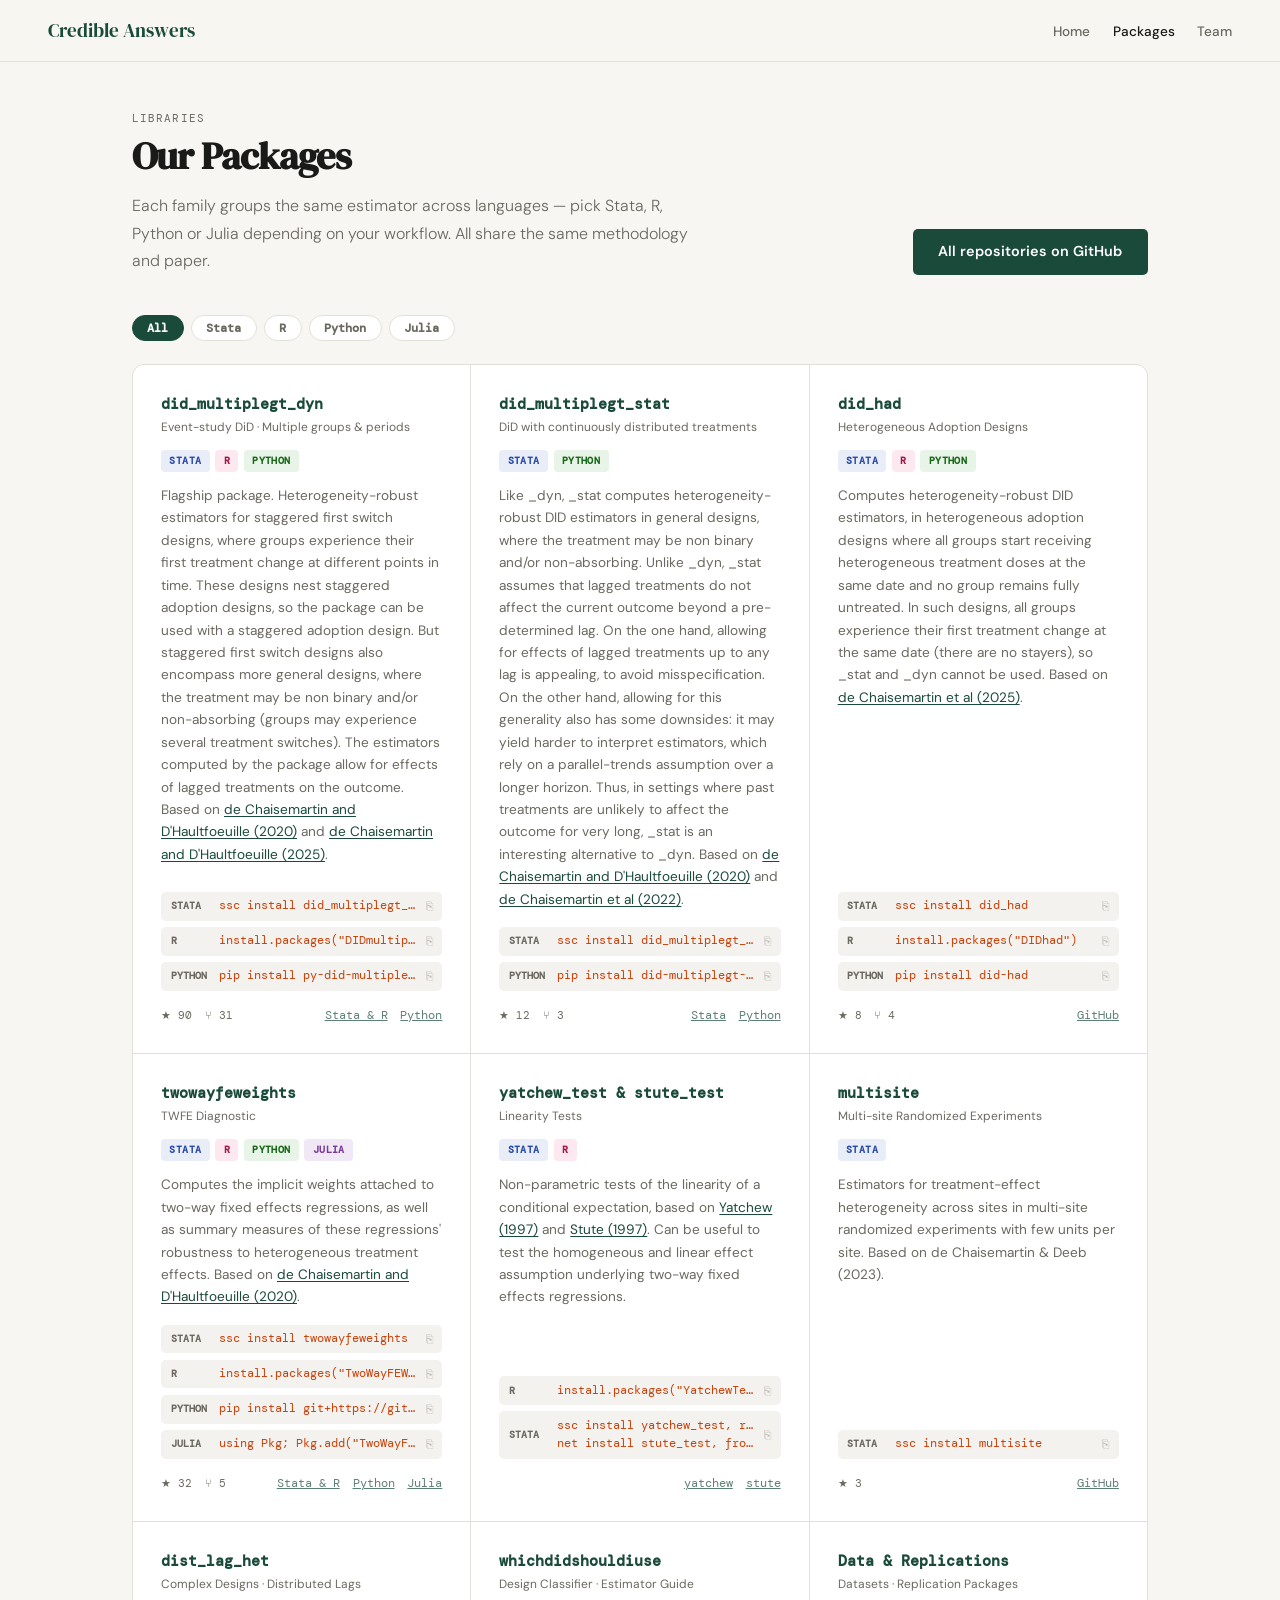
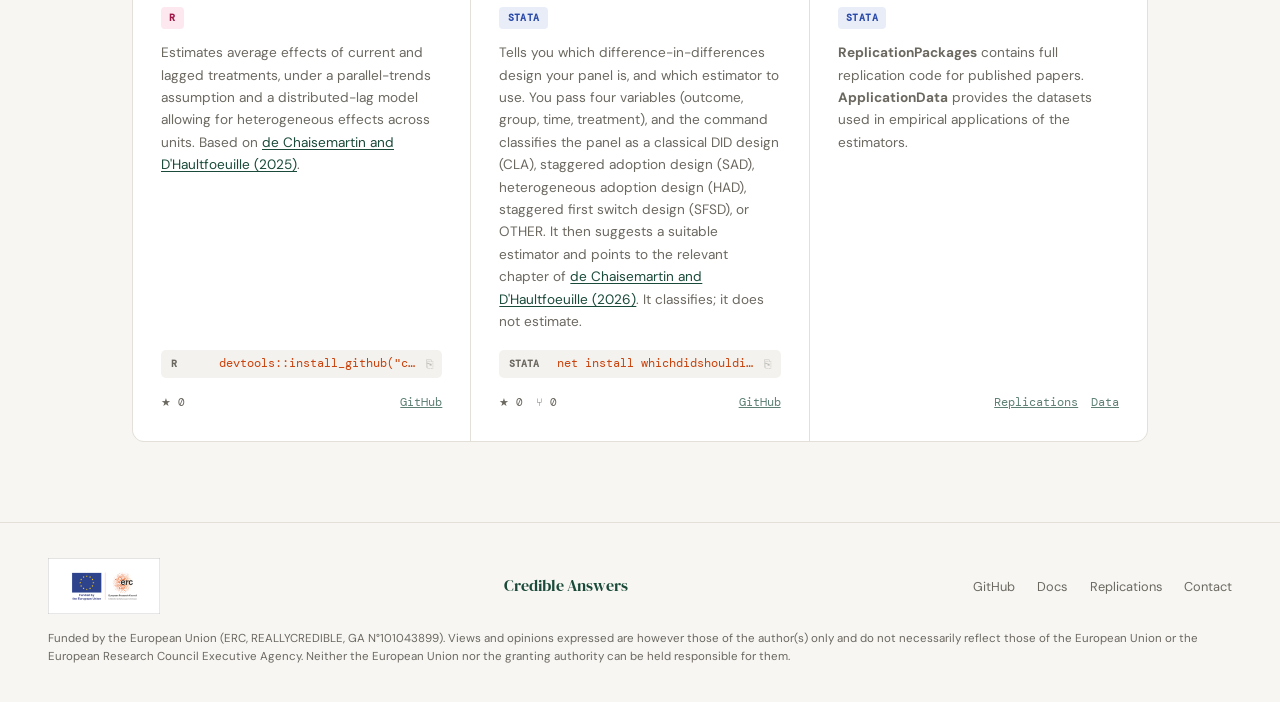
==== commit 3e3d23d9: "Update packages.html" ====
--- a/packages.html
+++ b/packages.html
@@ -121,7 +121,7 @@
         <span class="pkg-links">
           <a class="pkg-gh-link" href="https://github.com/Credible-Answers/twowayfeweights" target="_blank">Stata &amp; R</a>
           <a class="pkg-gh-link" href="https://github.com/Credible-Answers/py_twowayfeweights" target="_blank">Python</a>
-          <a class="pkg-gh-link" href="https://github.com/Paulogcd/TwoWayFEWeights.jl" target="_blank">Julia</a>
+          <a class="pkg-gh-link" href="https://github.com/Credible-Answers/twowayfeweights#julia" target="_blank">Julia</a>
         </span>
       </div>
     </div>
@@ -253,7 +253,7 @@
 }
 btns.forEach(b => b.addEventListener('click', () => filterPackages(b.dataset.filter)));
 const h = location.hash.replace('#', '');
-if (['stata', 'r', 'py'].includes(h)) filterPackages(h);
+if (['stata', 'r', 'py', 'julia'].includes(h)) filterPackages(h);
 
 // Copy buttons: copy exactly what is displayed
 document.querySelectorAll('.snippet-copy').forEach(btn => {
--- a/style.css
+++ b/style.css
@@ -65,7 +65,7 @@
 .lang-pill.stata{background:#e8edf8;color:#2a4aaa}
 .lang-pill.r{background:#fde8ef;color:#a01848}
 .lang-pill.py{background:#e8f4e8;color:#186818}
-.lang-pill.julia { background: #9558B2; color: #fff; }
+.lang-pill.julia{background:#f1e8f6;color:#7a3a9a}
 .pkg-desc{font-size:.85rem;color:var(--muted);line-height:1.65;flex:1}
 .pkg-desc a{color:var(--accent);text-decoration:underline;text-underline-offset:2px}
 .install-snippets{display:flex;flex-direction:column;gap:.4rem;margin-top:.2rem}
